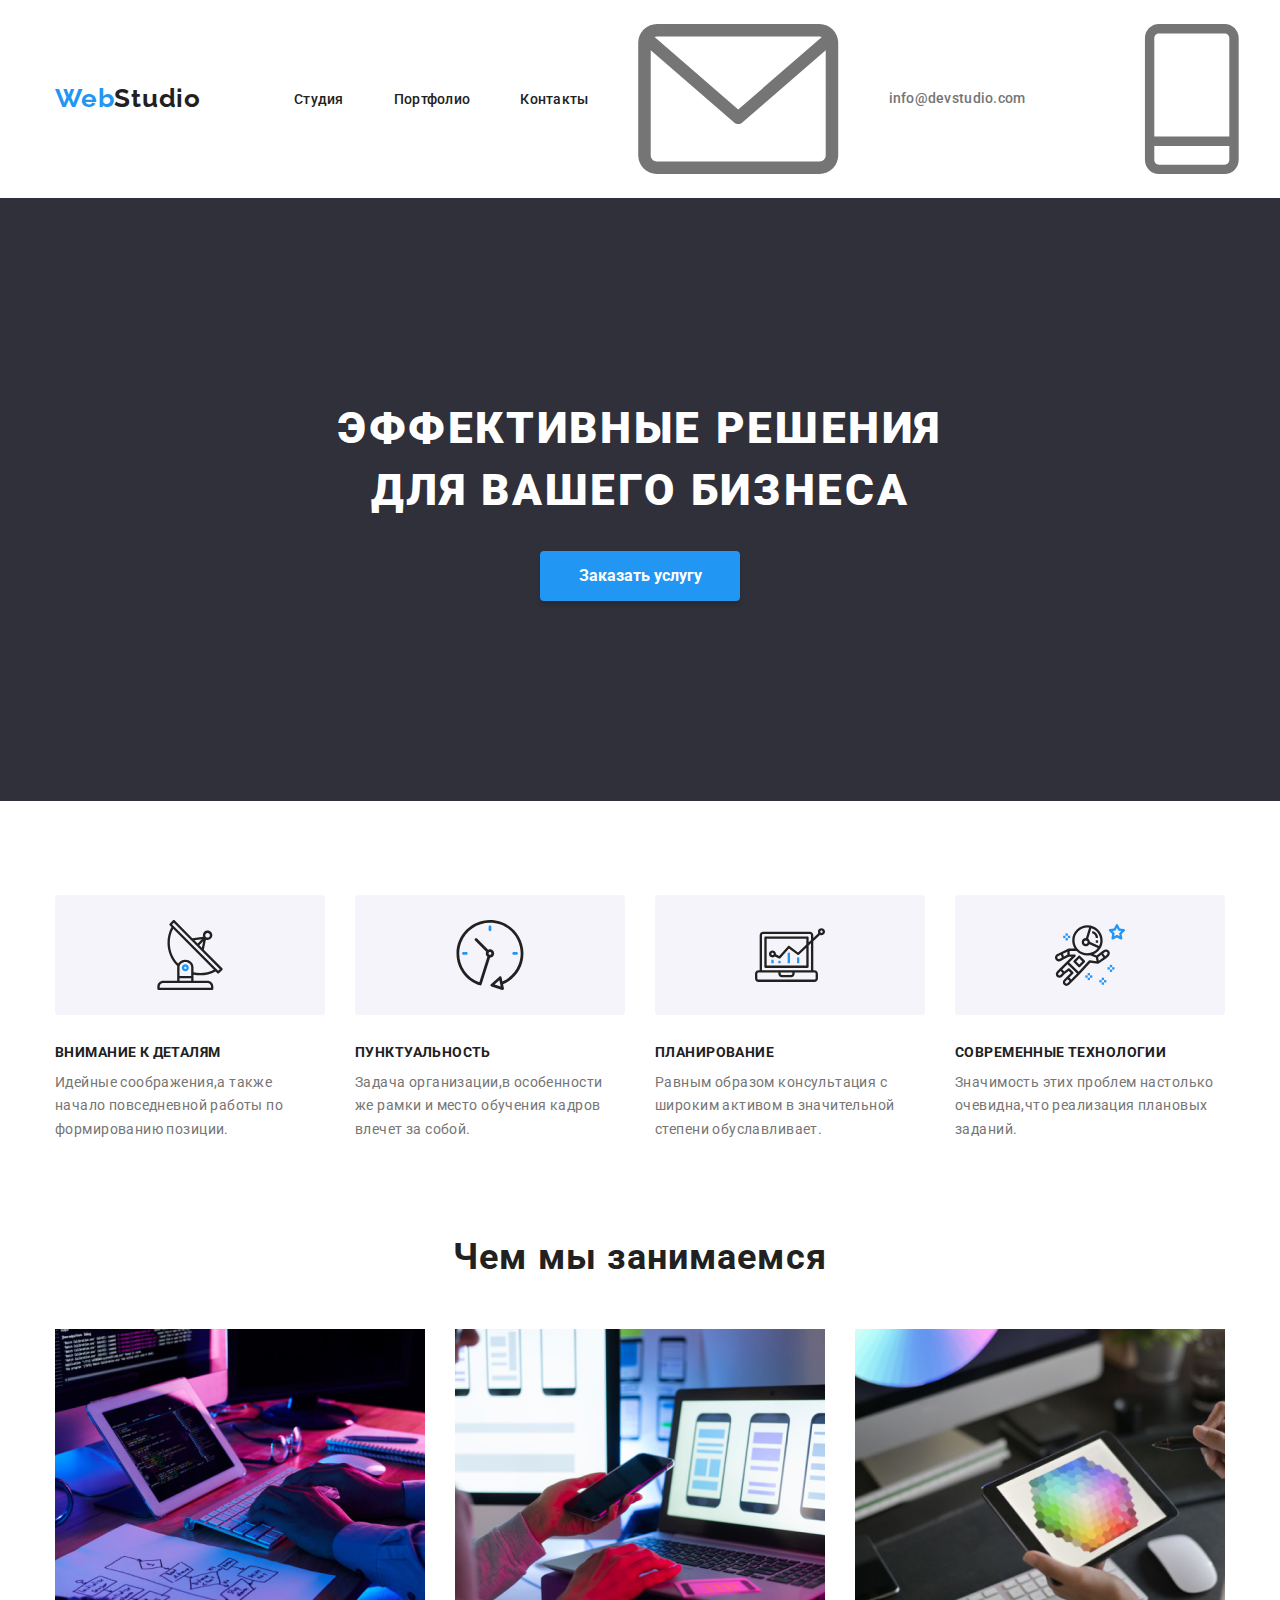
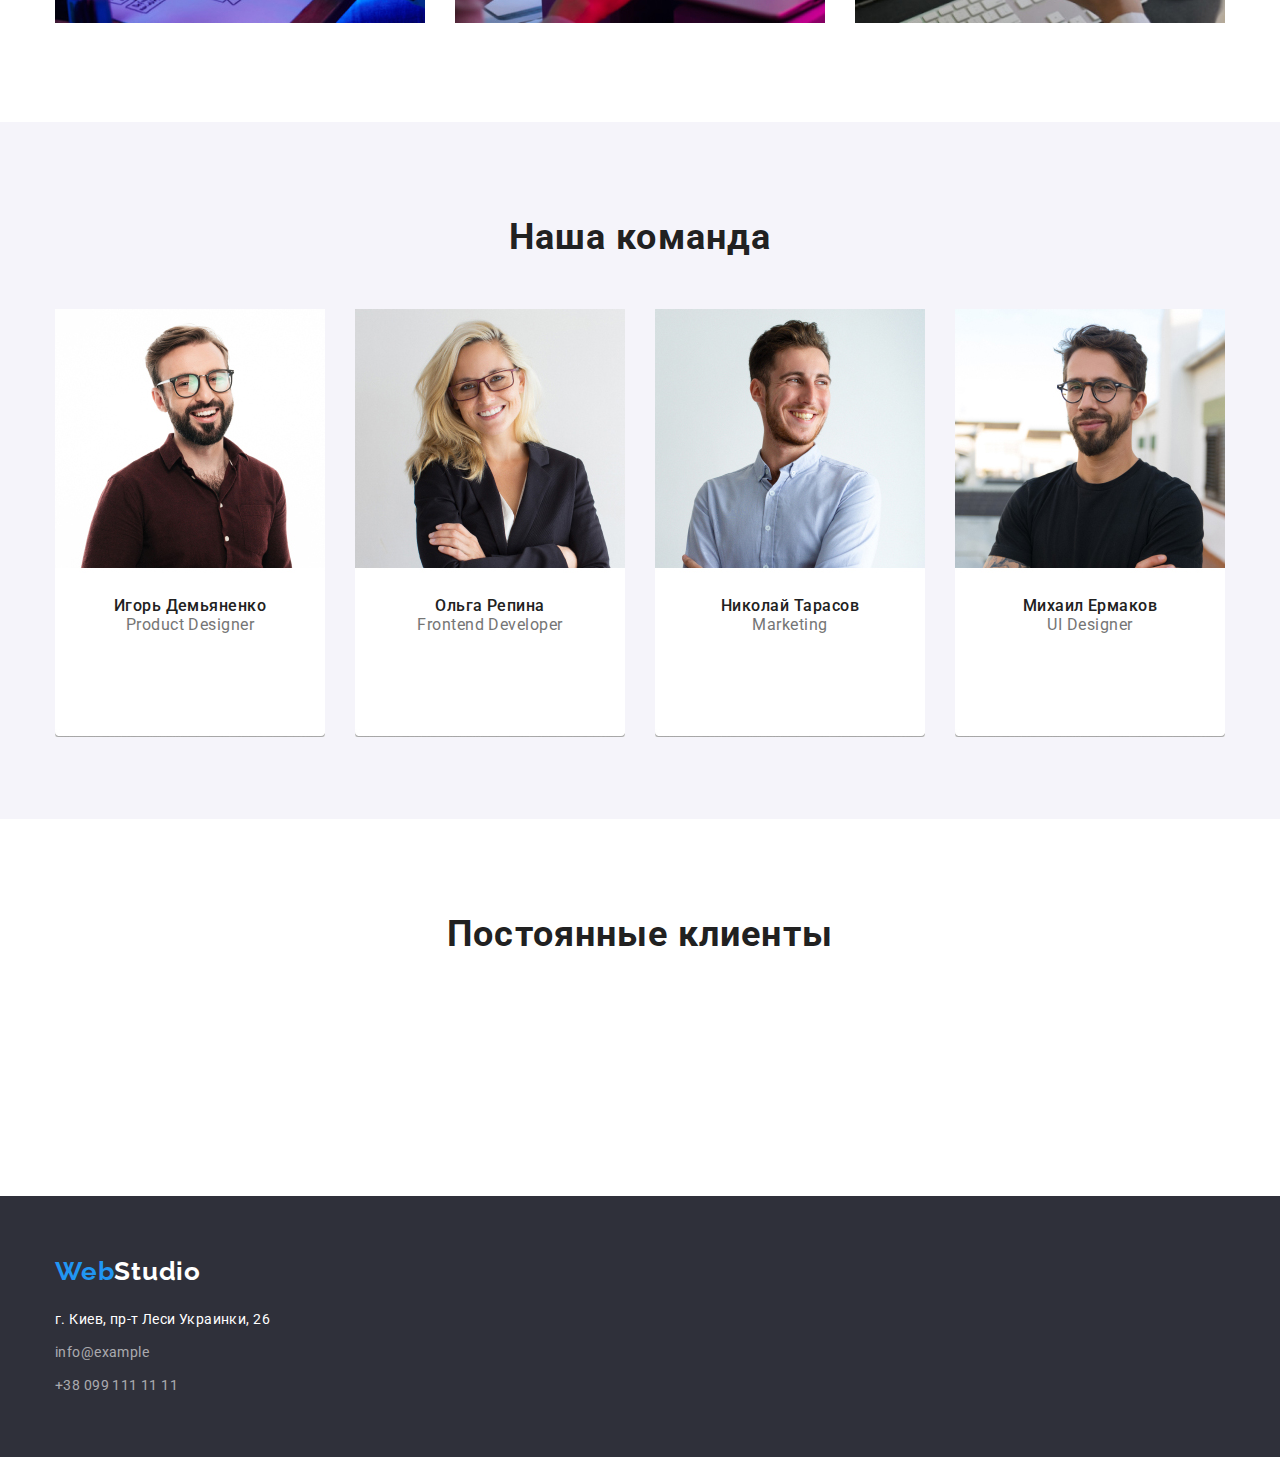
==== index.html @ 4fc33be8 "initial commit" ====
<!DOCTYPE html>
<html lang="ru">

<head>
    <title>goit-markup-hw-04</title>
    <link href="./css/style.css" rel="stylesheet">
    <link href="./css/modern-normalize.css" rel="stylesheet">
    <link rel="preconnect" href="https://fonts.googleapis.com">
    <link rel="preconnect" href="https://fonts.gstatic.com" crossorigin>
    <link rel="preconnect" href="https://fonts.googleapis.com">
    <link rel="preconnect" href="https://fonts.gstatic.com" crossorigin>
    <link href="https://fonts.googleapis.com/css2?family=Raleway:ital,wght@0,100;0,200;0,300;0,400;0,500;0,600;0,700;0,800;0,900;1,100;1,200;1,300;1,400;1,500;1,600;1,700;1,800;1,900&family=Roboto:ital,wght@0,100;0,300;0,400;0,500;0,700;0,900;1,100;1,300;1,400;1,500;1,700;1,900&display=swap" rel="stylesheet">
</head>

<body>
    <header>
        <div class="container">
            <a class="logo-link" href="./index.html" lang="en">Web<span class="accentlogo">Studio</span></a>
            <nav>
                <ul>
                    <li><a href="#" class="link-inline">Студия</a> </li>
                    <li><a href="./portfolio.html" class="link-inline a1">Портфолио</a></li>
                    <li><a href="#" class="link-inline a2">Контакты</a></li>
                </ul>
            </nav>

            <div class="contact">
                <a href="#" class="link-inline2">
                    <svg>
                        <use  class="contact-icon-1" href="./images/icons.svg#icon-envelope"></use>
                    </svg>info@devstudio.com</a>
                <a href="#" class="link-inline2 a3">
                    <svg>
                        <use class="contact-icon-2" href="./images/icons.svg#icon-Vector"></use>
                    </svg>+38 096 111 11 11</a>
            </div>
        </div>
    </header>

    <main>
        <section class="main-section-1">
            <div class="container">
                <h1 class="main-logo">ЭФФЕКТИВНЫЕ РЕШЕНИЯ <br> ДЛЯ ВАШЕГО БИЗНЕСА</h1>
                <div class="button-pos">
                    <button type="button" class="button1">Заказать услугу</button>
                </div>
            </div>
        </section>

        <section class="main-section-2">
            <div class="container">
                <div class="container-2">
                    <div class="container-sect-1">
                        <svg class="container2-svg">
                            <use href="./images/icons.svg#icon-Tarelka"></use>
                        </svg>
                    </div>

                    <div class="container-sect-2">
                        <svg class="container2-svg">
                            <use href="./images/icons.svg#icon-Chasi"></use>
                        </svg>
                    </div>

                    <div class="container-sect-3">
                        <svg class="container2-svg">
                            <use href="./images/icons.svg#icon-comp"></use>
                        </svg>
                    </div>

                    <div class="container-sect-4">
                        <svg class="container2-svg">
                            <use href="./images/icons.svg#icon-astronaut-1"></use>
                        </svg>
                    </div>
                </div>

                <ul>
                    <li class="li1">
                        <h3 class="main-zag">Внимание к деталям</h3>
                        <p class="main-par">Идейные соображения,а также <br> начало повседневной работы по <br> формированию позиции.</p>
                    </li>

                    <li class="li2">
                        <h3 class="main-zag">Пунктуальность</h3>
                        <p class="main-par">Задача организации,в особенности <br> же рамки и место обучения кадров <br> влечет за собой.</p>
                    </li>

                    <li class="li3">
                        <h3 class="main-zag">Планирование</h3>
                        <p class="main-par">Равным образом консультация с <br> широким активом в значительной <br> степени обуславливает.</p>
                    </li>

                    <li class="li4">
                        <h3 class="main-zag">Современные технологии</h3>
                        <p class="main-par">Значимость этих проблем настолько <br> очевидна,что реализация плановых <br> заданий.
                        </p>
                    </li>
                </ul>
            </div>
        </section>

        <section class="main-section-3">
            <div class="container">
                <h2 class="main-zag-2">Чем мы занимаемся</h2>
                <ul>
                    <li class="li5"><img src="./images/zan1.jpeg" alt="занятие1" width="370" height="294" /></li>
                    <li class="li6"><img src="./images/zan2.jpeg" alt="занятие2" width="370" height="294" /></li>
                    <li class="li7"><img src="./images/zan3.jpeg" alt="занятие3" width="370" height="294" /></li>
                </ul>
            </div>
        </section>

        <section class="main-section-4">
            <div class="container">
                <h2 class="main-zag-2">Наша команда</h2>
                <ul>
                    <li class="li8">
                        <img src="./images/igor.jpg" alt="игорь фото" width="270" height="428" />
                        <div class="name-prof">
                            <h3 class="name">Игорь Демьяненко</h3>
                            <p class="prof">Product Designer</p>
                        </div>

                        <div></div>
                    </li>

                    <li class="li9">
                        <img src="./images/ola.jpg" alt="ольга фото" width="270" height="428" />
                        <div class="name-prof">
                            <h3 class="name">Ольга Репина</h3>
                            <p class="prof">Frontend Developer</p>
                        </div>

                        <div></div>
                    </li>

                    <li class="li10">
                        <img src="./images/nic.jpg" alt="николай фото" width="270" height="428" />
                        <div class="name-prof">
                            <h3 class="name">Николай Тарасов</h3>
                            <p class="prof">Marketing</p>
                        </div>

                        <div></div>
                    </li>

                    <li class="li11">
                        <img src="./images/mih.jpg" alt="михаил фото" width="270" height="428" />
                        <div class="name-prof">
                            <h3 class="name">Михаил Ермаков</h3>
                            <p class="prof">UI Designer</p>
                        </div>

                        <div></div>
                    </li>
                </ul>
            </div>
        </section>

        <section class="main-section-10">
          <div class="container">
            <h2 class="main-zag-2">Постоянные клиенты</h2>

            <div class="container-clients">
              <svg class="svg1" width="170" height="92" viewBox="0 0 170 92">
                <use xlink:href="#img-client-1"></use>
              </svg>

              <svg class="svg2" width="170" height="92" viewBox="0 0 170 92">
                <use xlink:href="#img-client-2"></use>
              </svg>

              <svg class="svg3" width="170" height="92" viewBox="0 0 170 92">
                <use xlink:href="#img-client-3"></use>
              </svg>

              <svg class="svg4" width="170" height="92" viewBox="0 0 170 92">
                <use xlink:href="#img-client-4"></use>
              </svg>

              <svg class="svg5" width="170" height="92" viewBox="0 0 170 92">
                <use xlink:href="#img-client-5"></use>
              </svg>

              <svg width="170" height="92" viewBox="0 0 170 92">
                <use xlink:href="#img-client-6"></use>
              </svg>
            </div>
          </div>
        </section>

    </main>
    <footer>
        <div class="container">
            <a class="logo-link" href="./index.html" lang="en">Web<span class="accentlogo2">Studio</span></a>
            <adress>
                <ul>
                    <li>
                        <a class="link-inline3" href="https://www.google.com.ua/maps/place/бул.+Леси+Украинки,+26,+Киев,+02000/@50.4265807,30.5361971,17z/data=!3m1!4b1!4m5!3m4!1s0x40d4cf0e033ecbe9:0x57a4dffefec77da0!8m2!3d50.4265807!4d30.5383858">г. Киев, пр-т Леси Украинки, 26 </a>
                    </li>

                    <li class="li12">
                        <a href="#" class="link-inline4">info@example</a>
                    </li>

                    <li class="li13">
                        <a href="#" class="link-inline4">+38 099 111 11 11</a>
                    </li>
                </ul>
            </adress>
        </div>
    </footer>

</body>

</html>
---- css/style.css ----
html, body {
    margin: 0;
    padding: 0;
  }

body {
    color: #212121;
    background-color: #FFFFFF;
    font-family: Roboto;
}

a {
    text-decoration: none;
   }

ul { list-style: none; padding-left: 0; margin: 0; }

h1, h2, h3, h4, h5, h6, p { margin: 0; }


header {
    display: flex;
    background-color: #FFFFFF;
    padding-top: 24px;
    padding-bottom: 24px;
    font-family: Roboto;
}

main {
    font-family: Roboto;
}

.line {
    margin: 0;
    border: 1px solid #ECECEC;
}

header .container {
    display: flex;
    align-items: center;
}

nav {
    display: flex;
}

header ul {
    display: flex;
    margin: 0;
    padding: 0;
}

.a1 , .a2 , .a3{
    margin-left: 50px;
}

.contact {
    display: flex;
    align-items: center;
    margin-left: auto;
}

.contact-icon-1 {
    width: 16px;
    height: 12px;
}

.contact-icon-2 {
    width: 10px;
    height: 16px;
}

.contact a {
    display: flex;
    align-items: center;
}

header .logo-link {
    margin-right: 93px;
}

.container {
    width: 1200px;
    padding-left: 15px;
    padding-right: 15px;
    margin: 0 auto;
}

.container-2 {
    display: flex;
    margin-bottom: 30px;
}

.container-2 div {
    flex-direction: column;
    columns: 4;
}

.container-sect-1 {
    width: 270px;
    height: 120px;
    background: #F5F4FA;
    border-radius: 4px;

    display: inline-flex;
    justify-content: center;
    align-items: center;
}

.container-sect-2 {
    width: 270px;
    height: 120px;
    background: #F5F4FA;
    border-radius: 4px;
    margin-left: 30px;

    display: inline-flex;
    justify-content: center;
    align-items: center;
}

.container-sect-3 {
    width: 270px;
    height: 120px;
    background: #F5F4FA;
    border-radius: 4px;
    margin-left: 30px;

    display: inline-flex;
    justify-content: center;
    align-items: center;
}

.container-sect-4 {
    width: 270px;
    height: 120px;
    background: #F5F4FA;
    border-radius: 4px;
    margin-left: 30px;

    display: inline-flex;
    justify-content: center;
    align-items: center;
}

.container2-svg {
    width: 70px;
    height: 70px;
}

.main-section-1 {
    display: flex;
    background-color: #2F303A;
    padding-top: 200px;
    padding-bottom: 200px;

    background-image: linear-gradient(rgba(47, 48, 58, 0.4), rgba(47, 48, 58, 0.4)), url(https://i.ibb.co/mz9Yhfp/bg-1-sect.jpg);
    background-repeat: no-repeat;
    background-position: center;
    background-size: cover;
    max-width: 1600px;
    margin: 0 auto;
}   

.main-section-1 h1 {
    text-align: center;
    margin-top: 0;
}

.button-pos {
    display: flex;
    justify-content: center;
    margin-top: 30px;
}

.main-section-2 {
    display: flex;
    background-color: #FFFFFF;
    padding-top: 94px;
    padding-bottom: 94px;
}

.main-section-2 ul {
    display: flex;
    margin: 0;
}

.main-section-2 li {
    width: 270px;
}

.main-section-2 h3{
    margin-bottom: 10px;
}

.li2 , .li3 , .li4 {
    margin-left: 30px;
}

.main-section-3 {
    display: flex;
    background-color: #FFFFFF;
    padding-bottom: 94px;
}

.main-section-3 h2 {
    text-align: center;
}

.main-section-3 ul {
    margin-top: 50px;
    display: flex;
}


.li6 , .li7 {
    margin-left: 30px;
}

.main-section-4 {
    display: flex;
    background-color: #F5F4FA;
    padding-top: 94px;
    padding-bottom: 94px;
}

.main-section-4 h2 {
    margin: 0;
    text-align: center;
}

.main-section-4 ul {
    display: flex;
    margin: 0;
    margin-top: 50px;
}

.li9 , .li10 , .li11{
    margin-left: 30px;
}

.name-prof {
    display: flex;
    flex-direction: column;
    columns: 2;
    text-align: center;
    align-items: center;

    margin-top: -145px;
    margin-bottom: 90px;
}

.main-section-5 {
    display: flex;
    background-color: #FFFFFF;
    margin-bottom: 50px;
}

.main-section-5 ul {
    display: flex;
    margin-top: 0;
    margin-bottom: 0;
    justify-content: center;
}

.li14 , .li15 , .li16 , .li17 {
    margin-left: 8px;
}

.main-section-6 {
    background-color: #FFFFFF;
    display: flex;
    margin-bottom: 30px;
}

.main-section-6 ul {
    display: flex;
}

.li19 , .li20 , .li22 , .li23 , .li25 , .li26{
    margin-left: 30px
}

.main-section-7 {
    background-color: #FFFFFF;
    display: flex;
    margin-bottom: 30px;
}

.main-section-7 ul {
    display: flex;
}

.main-section-8 {
    background-color: #FFFFFF;
    display: flex;
}

.main-section-8 ul {
    display: flex;
}

.main-section-6 li {
    margin-bottom: 25px;
}

.main-section-7 li {
    margin-bottom: 25px;
}

.main-section-8 li {
    margin-bottom: 25px;
}

.main-section-9 {
    padding-top: 94px;
    padding-bottom: 94px;
}

.main-section-9 h3{
    margin: 0;
    width: 353px;
    margin-top: -95px;
    padding-left: 24px;
    padding-right: 0px;
}

.main-section-9 p {
    margin: 0;
    width: 322px;
    padding-left: 24px;
}

.main-section-10 {
    padding-top: 94px;
    padding-bottom: 94px;
}

.main-section-10 h2 {
    text-align: center;
    margin-bottom: 50px;
}

svg, rect, mask, circle{
    margin: 0;
    padding: 0;
}

.svg1 , .svg2 , .svg3 , .svg4 , .svg5 {

} 

footer {
    display: flex;
    background-color: #2F303A;
    margin: 0;
    padding-top: 60px;
    padding-bottom: 60px;
    font-family: Roboto;
}

footer ul {
    margin-top: 20px;
}

.li12 , .li13 {
    margin-top: 9px;
}

.logo-link {
    font-family: Raleway;
font-style: normal;
font-weight: bold;
font-size: 26px;
line-height: 1.2;
letter-spacing: 0.03em;
color: #2196F3;
}

.accentlogo {
    font-family: Raleway;
font-style: normal;
font-weight: bold;
font-size: 26px;
line-height: 1.2;
letter-spacing: 0.03em;

color: #212121;
}

.accentlogo2 {
    font-family: Raleway;
font-style: normal;
font-weight: bold;
font-size: 26px;
line-height: 1.2;
letter-spacing: 0.03em;
color: #FFFFFF;
}

.link-inline {
font-style: normal;
font-weight: 500;
font-size: 14px;
line-height: 1.1;
letter-spacing: 0.02em;
color: #212121;
}

.link-inline2 {
font-style: normal;
font-weight: 500;
font-size: 14px;
line-height: 1.1;
letter-spacing: 0.02em;
color: #757575;
}

.link-inline3 {
font-family: Roboto;
font-style: normal;
font-weight: 400;
font-size: 14px;
line-height: 24px;
letter-spacing: 0.03em;
color: #FFFFFF;
}

.link-inline4 {
font-family: Roboto;
font-style: normal;
font-weight: 400;
font-size: 14px;
line-height: 24px;
letter-spacing: 0.03em;
color: rgba(255, 255, 255, 0.6);
}

.link-inline:hover,
.link-inline:focus {
    color: #2196F3;
}

.link-inline2:hover,
.link-inline2:focus {
    color: #2196F3;
}

.link-inline3:hover,
.link-inline3:focus {
    color: #2196F3;
}

.main-logo {
font-style: normal;
font-weight: 900;
font-size: 44px;
line-height: 1.4;
letter-spacing: 0.06em;
text-transform: uppercase;
text-align: left;
color: #FFFFFF;
}

.button1 {
    font-family: Roboto;
color: #FFFFFF;
font-style: normal;
font-weight: bold;
font-size: 16px;
line-height: 1.9;
cursor: pointer;
background: #2196F3;
box-shadow: 0px 4px 4px rgba(0, 0, 0, 0.15);
border-radius: 4px;
width: 200px;
height: 50px;
border: 0;
}

.button2 {
    font-family: Roboto;
font-style: normal;
font-weight: 500;
font-size: 16px;
line-height: 1.6;
cursor: pointer;
background: #F5F4FA;
border-radius: 4px;
height: 38px;
border: 0;

padding-left: 22px;
padding-right: 22px;
}

.button2:hover,
.button2:focus {
    background: #2196F3;
}

.main-zag {
font-style: normal;
font-weight: bold;
font-size: 14px;
line-height: 1.1;
letter-spacing: 0.03em;
text-transform: uppercase;
color: #212121;
}

.main-par {
font-style: normal;
font-weight: normal;
font-size: 14px;
line-height: 1.7;
letter-spacing: 0.03em;
color: #757575;
}

.main-zag-2 {
font-style: normal;
font-weight: bold;
font-size: 36px;
line-height: 1.2;
text-align: left;
letter-spacing: 0.03em;
color: #212121;
}

.name {
font-style: normal;
font-weight: 500;
font-size: 16px;
line-height: 1.2;
text-align: left;
letter-spacing: 0.03em;
color: #212121;
}

.prof {
font-style: normal;
font-weight: normal;
font-size: 16px;
line-height: 1.2;
text-align: left;
letter-spacing: 0.03em;
color: #757575;
}

.name2 {
font-style: normal;
font-weight: bold;
font-size: 18px;
line-height: 2;
letter-spacing: 0.06em;
color: #212121; 
}

.prof2 {
font-style: normal;
font-weight: normal;
font-size: 16px;
line-height: 1.9;
letter-spacing: 0.03em;
color: #757575;
}
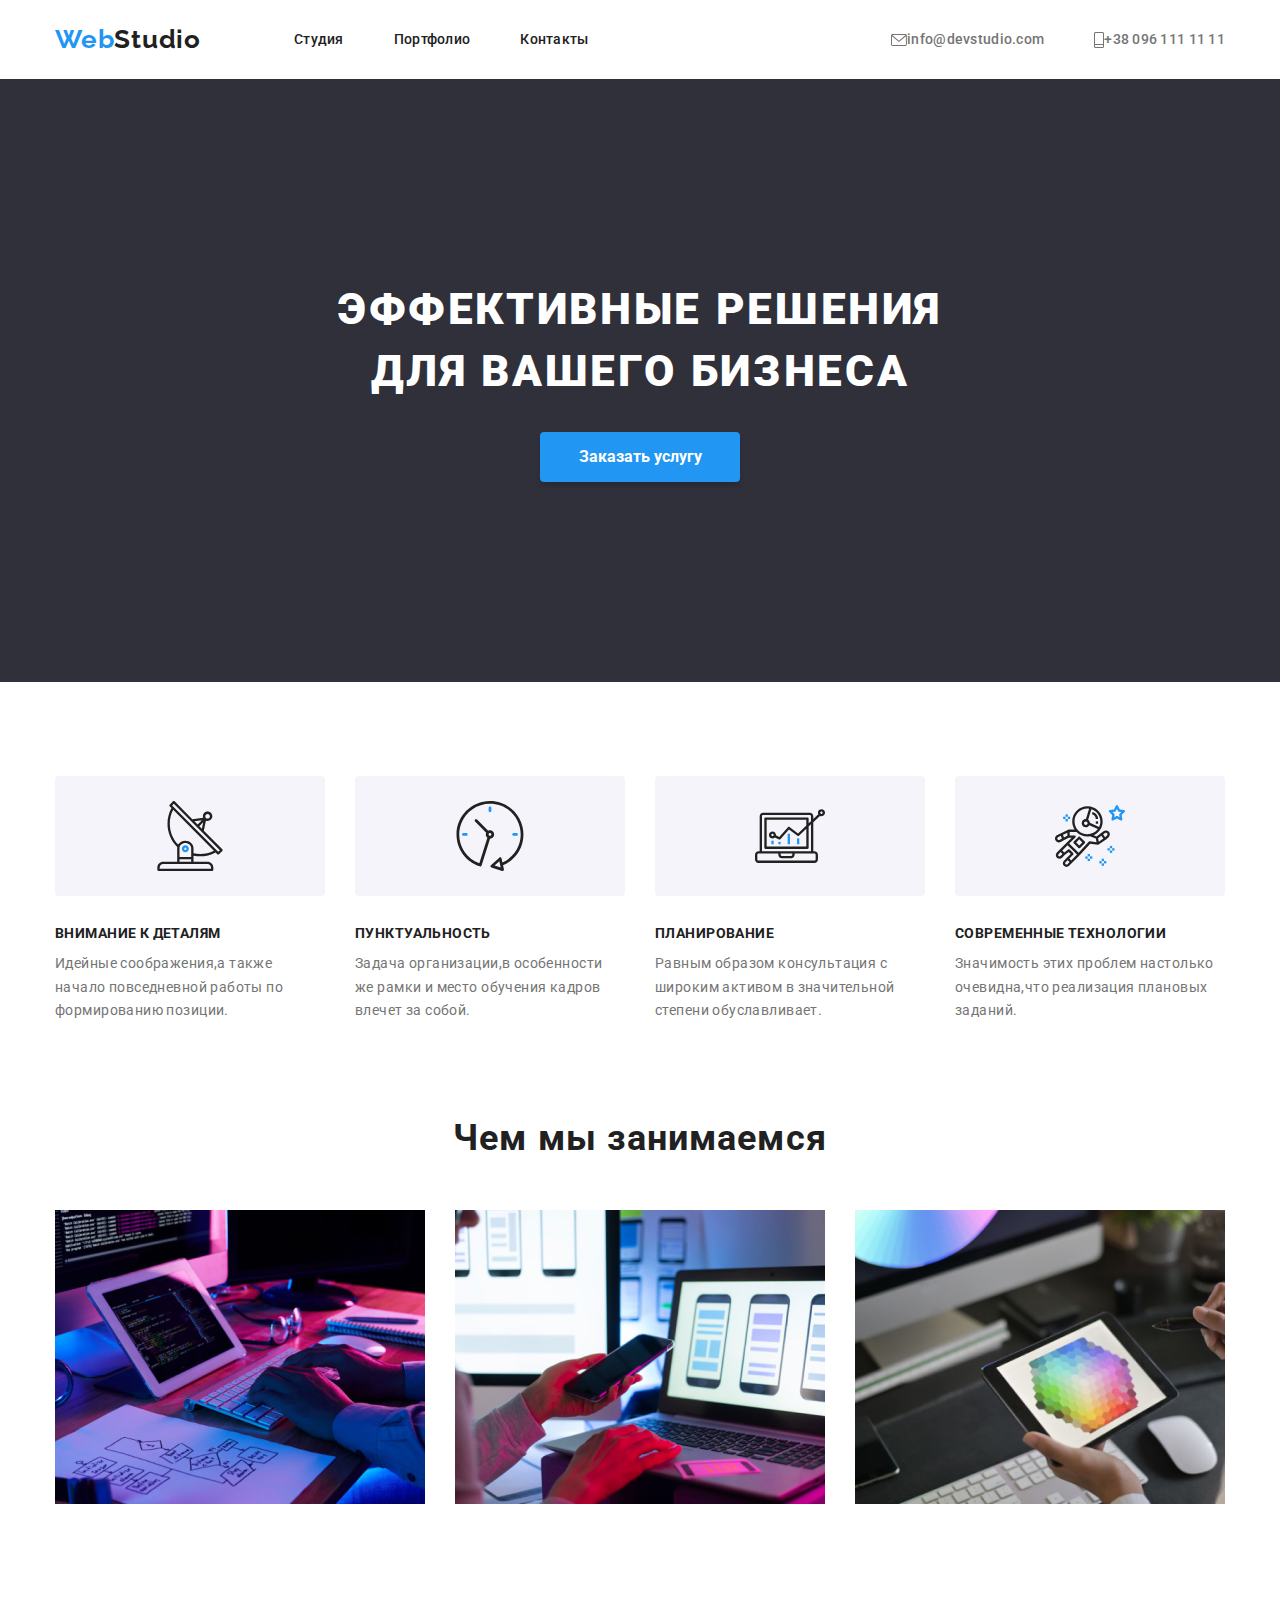
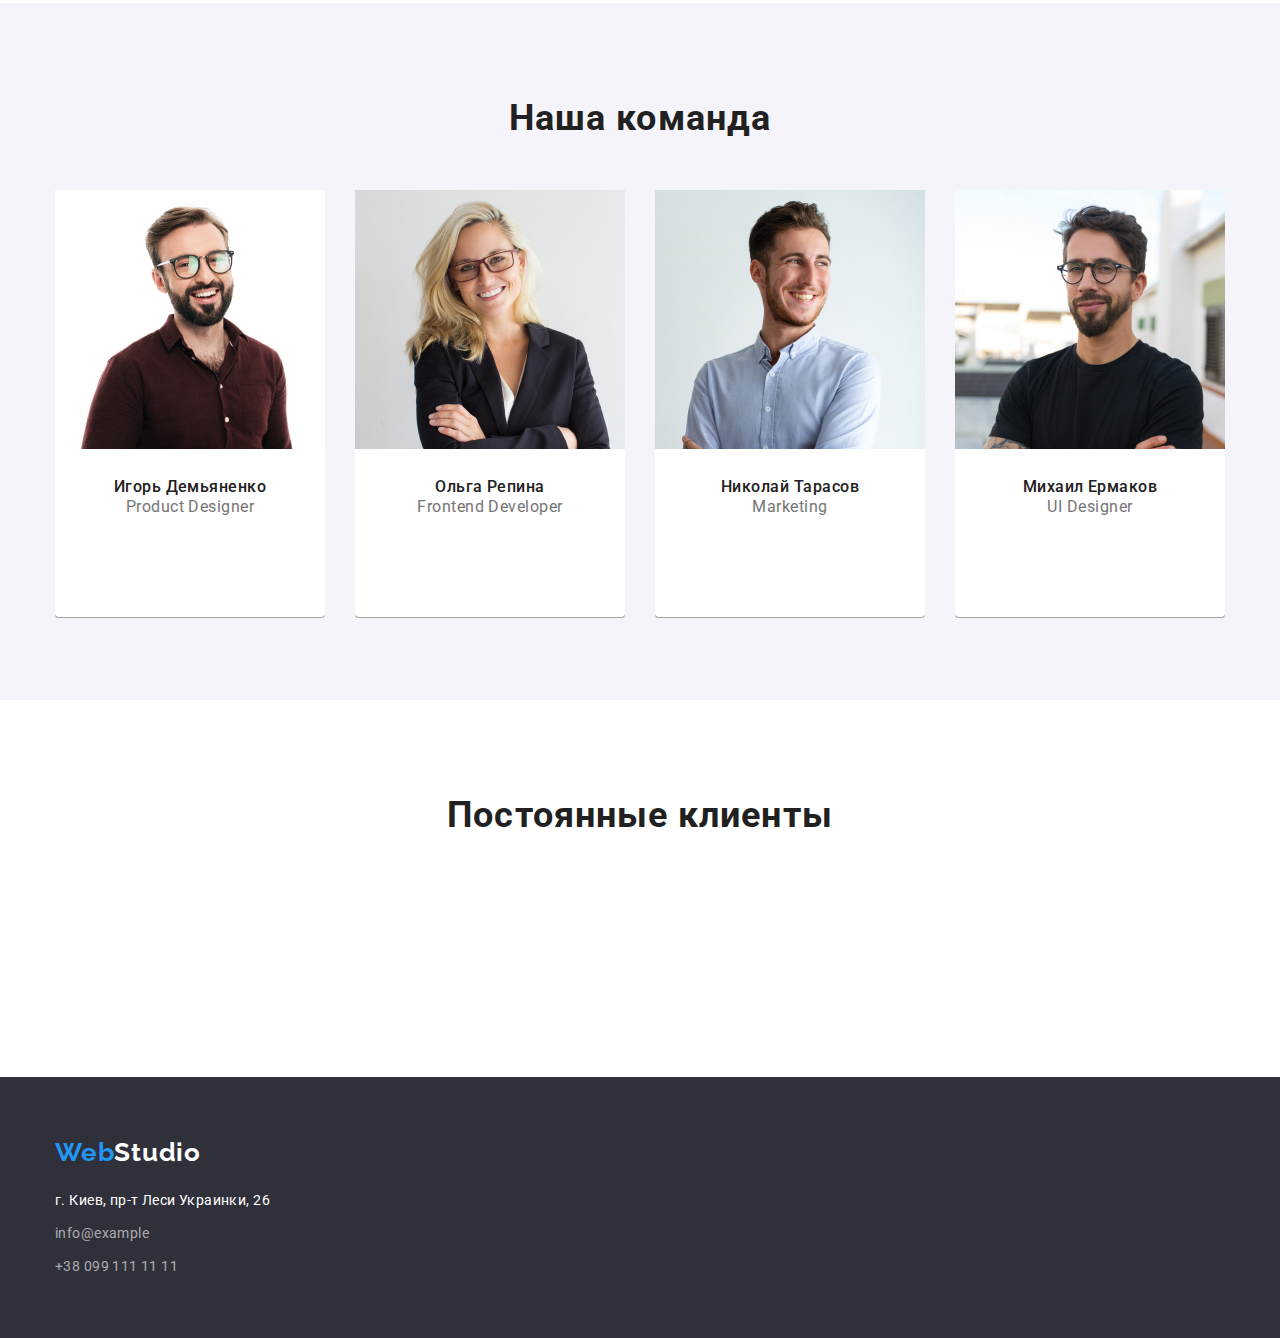
==== commit 94bc6d02: "initial commit" ====
--- a/index.html
+++ b/index.html
@@ -26,12 +26,12 @@
 
             <div class="contact">
                 <a href="#" class="link-inline2">
-                    <svg>
-                        <use  class="contact-icon-1" href="./images/icons.svg#icon-envelope"></use>
+                    <svg class="contact-icon-1">
+                        <use href="./images/icons.svg#icon-envelope"></use>
                     </svg>info@devstudio.com</a>
                 <a href="#" class="link-inline2 a3">
-                    <svg>
-                        <use class="contact-icon-2" href="./images/icons.svg#icon-Vector"></use>
+                    <svg class="contact-icon-2">
+                        <use href="./images/icons.svg#icon-Vector"></use>
                     </svg>+38 096 111 11 11</a>
             </div>
         </div>
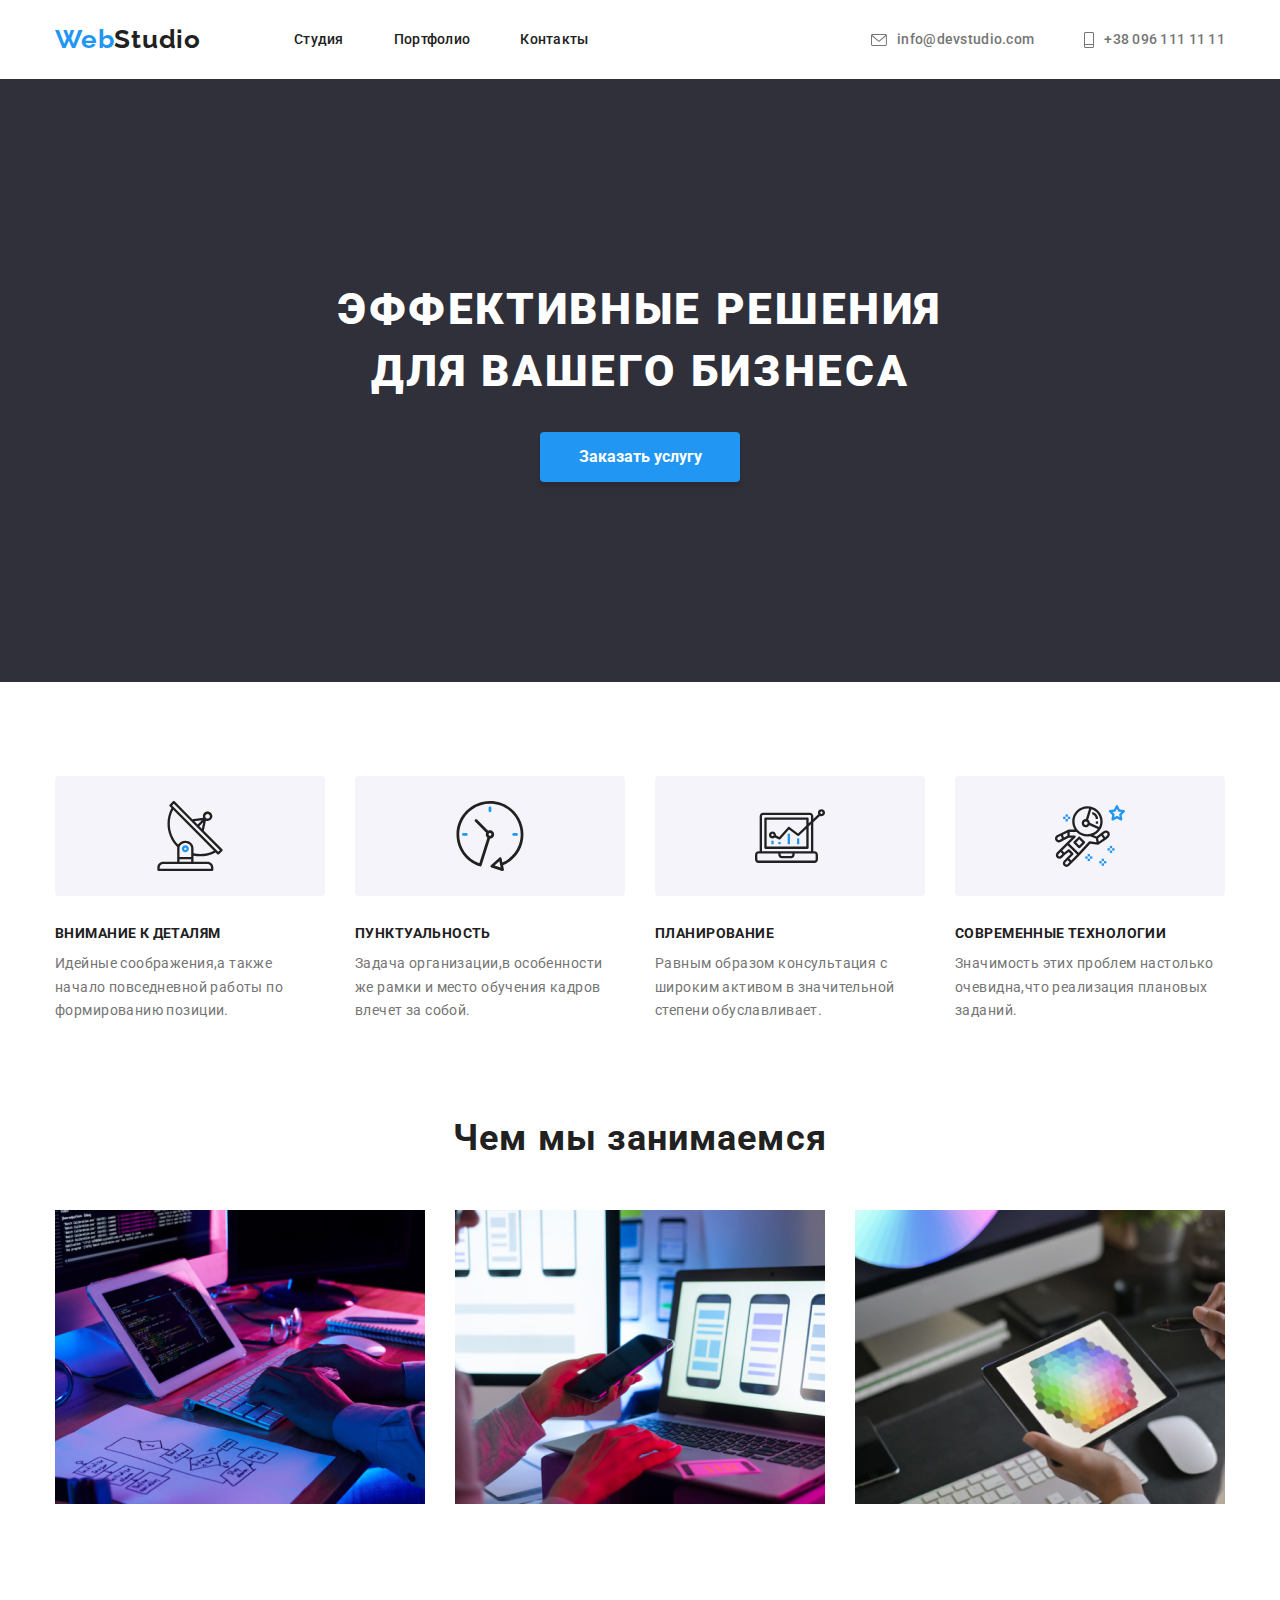
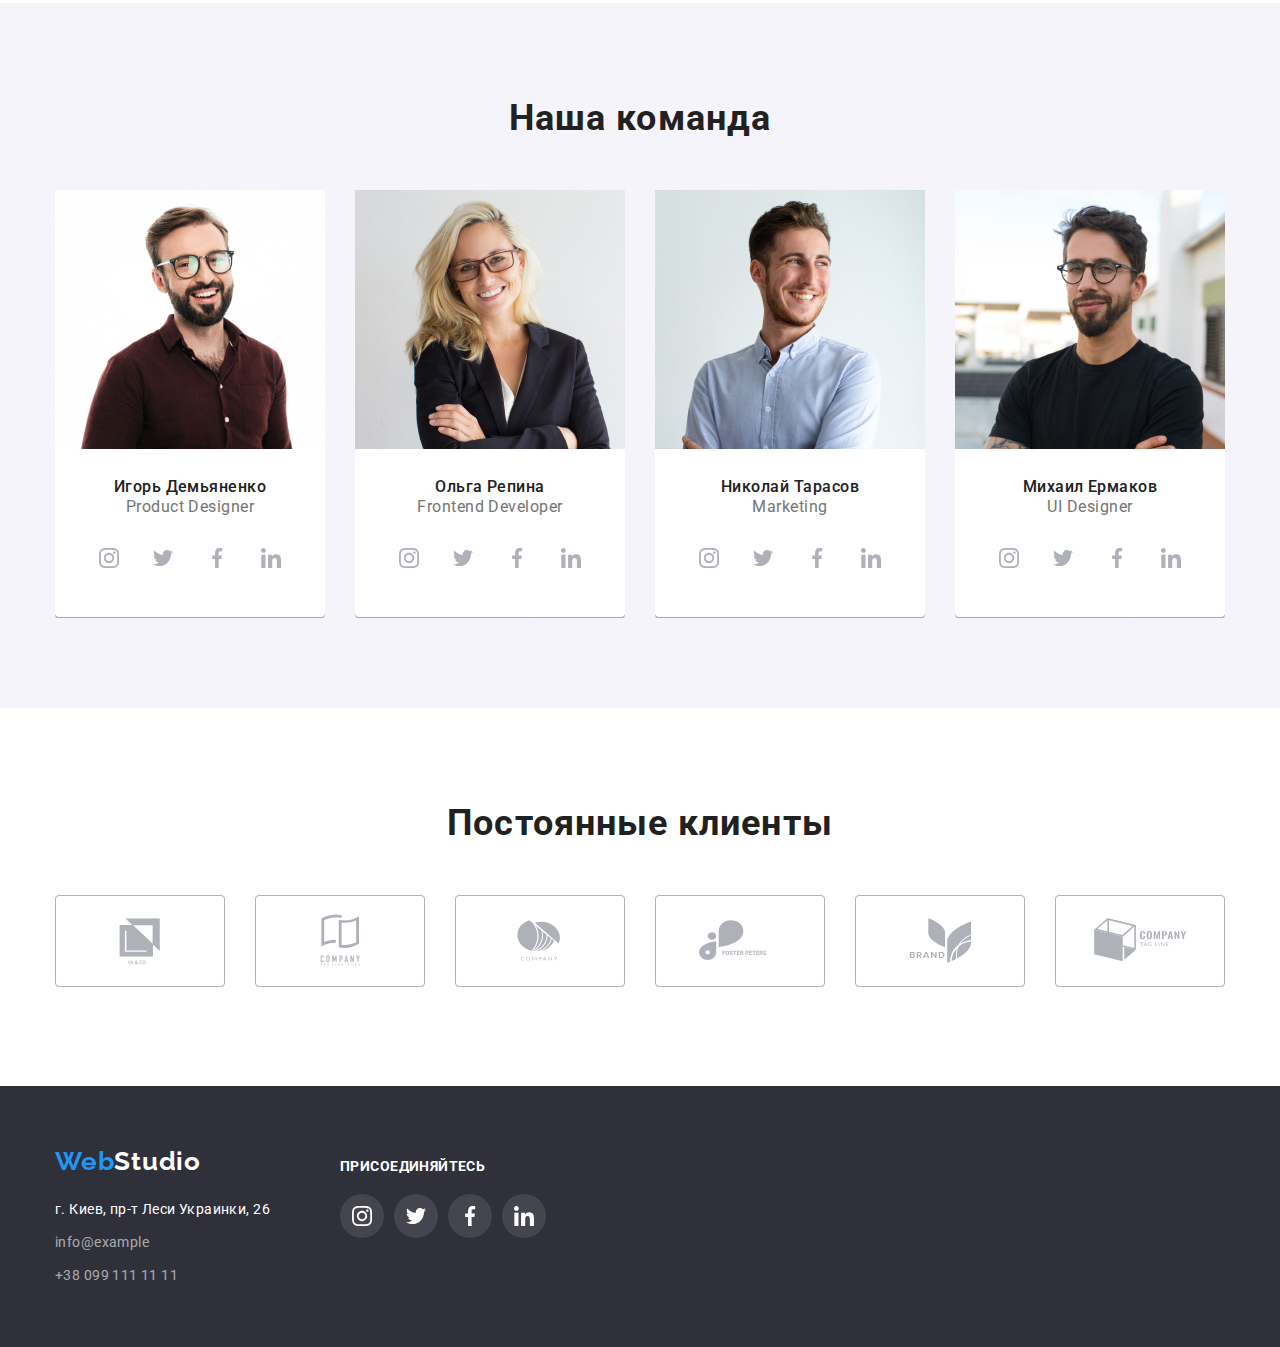
==== commit 419acdc0: "initial commit" ====
--- a/index.html
+++ b/index.html
@@ -122,8 +122,31 @@
                             <p class="prof">Product Designer</p>
                         </div>
 
-                        <div></div>
-                    </li>
+                        <ul class="commad-icon-ul">
+                            <li>
+                                <svg class="command-icon svg9">
+                                    <use href="./images/icons.svg#icon-Insta"></use>
+                                </svg>
+                            </li>
+
+                            <li>
+                                <svg class="command-icon svg10">
+                                    <use href="./images/icons.svg#icon-Twit"></use>
+                                </svg>
+                            </li>
+
+                            <li>
+                                <svg class="command-icon svg11">
+                                    <use href="./images/icons.svg#icon-Face"></use>
+                                </svg>
+                            </li>
+
+                            <li>
+                                <svg class="command-icon svg12">
+                                    <use href="./images/icons.svg#icon-In"></use>
+                                </svg>
+                            </li>
+                        </ul>
 
                     <li class="li9">
                         <img src="./images/ola.jpg" alt="ольга фото" width="270" height="428" />
@@ -132,7 +155,31 @@
                             <p class="prof">Frontend Developer</p>
                         </div>
 
-                        <div></div>
+                        <ul class="commad-icon-ul">
+                            <li>
+                                <svg class="command-icon svg9">
+                                    <use href="./images/icons.svg#icon-Insta"></use>
+                                </svg>
+                            </li>
+
+                            <li>
+                                <svg class="command-icon svg10">
+                                    <use href="./images/icons.svg#icon-Twit"></use>
+                                </svg>
+                            </li>
+
+                            <li>
+                                <svg class="command-icon svg11">
+                                    <use href="./images/icons.svg#icon-Face"></use>
+                                </svg>
+                            </li>
+
+                            <li>
+                                <svg class="command-icon svg12">
+                                    <use href="./images/icons.svg#icon-In"></use>
+                                </svg>
+                            </li>
+                        </ul>
                     </li>
 
                     <li class="li10">
@@ -142,7 +189,31 @@
                             <p class="prof">Marketing</p>
                         </div>
 
-                        <div></div>
+                        <ul class="commad-icon-ul">
+                            <li>
+                                <svg class="command-icon svg9">
+                                    <use href="./images/icons.svg#icon-Insta"></use>
+                                </svg>
+                            </li>
+
+                            <li>
+                                <svg class="command-icon svg10">
+                                    <use href="./images/icons.svg#icon-Twit"></use>
+                                </svg>
+                            </li>
+
+                            <li>
+                                <svg class="command-icon svg11">
+                                    <use href="./images/icons.svg#icon-Face"></use>
+                                </svg>
+                            </li>
+
+                            <li>
+                                <svg class="command-icon svg12">
+                                    <use href="./images/icons.svg#icon-In"></use>
+                                </svg>
+                            </li>
+                        </ul>
                     </li>
 
                     <li class="li11">
@@ -152,7 +223,31 @@
                             <p class="prof">UI Designer</p>
                         </div>
 
-                        <div></div>
+                        <ul class="commad-icon-ul">
+                            <li>
+                                <svg class="command-icon svg9">
+                                    <use href="./images/icons.svg#icon-Insta"></use>
+                                </svg>
+                            </li>
+
+                            <li>
+                                <svg class="command-icon svg10">
+                                    <use href="./images/icons.svg#icon-Twit"></use>
+                                </svg>
+                            </li>
+
+                            <li>
+                                <svg class="command-icon svg11">
+                                    <use href="./images/icons.svg#icon-Face"></use>
+                                </svg>
+                            </li>
+
+                            <li>
+                                <svg class="command-icon svg12">
+                                    <use href="./images/icons.svg#icon-In"></use>
+                                </svg>
+                            </li>
+                        </ul>
                     </li>
                 </ul>
             </div>
@@ -162,38 +257,52 @@
           <div class="container">
             <h2 class="main-zag-2">Постоянные клиенты</h2>
 
-            <div class="container-clients">
-              <svg class="svg1" width="170" height="92" viewBox="0 0 170 92">
-                <use xlink:href="#img-client-1"></use>
-              </svg>
-
-              <svg class="svg2" width="170" height="92" viewBox="0 0 170 92">
-                <use xlink:href="#img-client-2"></use>
-              </svg>
-
-              <svg class="svg3" width="170" height="92" viewBox="0 0 170 92">
-                <use xlink:href="#img-client-3"></use>
-              </svg>
-
-              <svg class="svg4" width="170" height="92" viewBox="0 0 170 92">
-                <use xlink:href="#img-client-4"></use>
-              </svg>
-
-              <svg class="svg5" width="170" height="92" viewBox="0 0 170 92">
-                <use xlink:href="#img-client-5"></use>
-              </svg>
-
-              <svg width="170" height="92" viewBox="0 0 170 92">
-                <use xlink:href="#img-client-6"></use>
-              </svg>
-            </div>
-          </div>
+            <ul class="client-section">
+                <li>
+                    <svg class="clients">
+                        <use href="./images/icons.svg#icon-Client-1"></use>
+                    </svg>
+                </li>
+
+                <li>
+                    <svg class="clients svg1">
+                        <use href="./images/icons.svg#icon-Client-2"></use>
+                      </svg>
+                </li>
+
+                <li>
+                    <svg class="clients svg2">
+                        <use href="./images/icons.svg#icon-Client-3"></use>
+                      </svg>
+                </li>
+
+                <li>
+                    <svg class="clients svg3">
+                        <use href="./images/icons.svg#icon-Client-4"></use>
+                      </svg>
+                </li>
+
+                <li>
+                    <svg class="clients svg4">
+                        <use href="./images/icons.svg#icon-Client-5"></use>
+                      </svg>
+                </li>
+
+                <li>
+                    <svg class="clients svg5" width="170" height="92" viewBox="0 0 170 92">
+                        <use href="./images/icons.svg#icon-Client-6"></use>
+                      </svg>
+                </li>
+            </ul>
+
+            </div>
         </section>
 
     </main>
     <footer>
         <div class="container">
-            <a class="logo-link" href="./index.html" lang="en">Web<span class="accentlogo2">Studio</span></a>
+            <div class="footer-info">
+                <a class="logo-link" href="./index.html" lang="en">Web<span class="accentlogo2">Studio</span></a>
             <adress>
                 <ul>
                     <li>
@@ -209,6 +318,46 @@
                     </li>
                 </ul>
             </adress>
+            </div>
+
+            <div class="footer-social-links">
+                <h3>Присоединяйтесь</h3>
+
+                <ul>
+                    <li>
+                        <a href="https://www.instagram.com/">
+                            <svg class="footer-svg">
+                                <use href = "images/icons.svg#icon-Ellipse-3"></use>
+                            </svg>
+                        </a>
+                    </li>
+
+                    <li>
+                        <a href="https://twitter.com/?lang=ru">
+                            <svg class="footer-svg svg6">
+                                <use href = "images/icons.svg#icon-Ellipse-2"></use>
+                            </svg>
+                        </a>
+                    </li>
+
+                    <li>
+                        <a href="https://www.facebook.com/">
+                            <svg class="footer-svg svg7">
+                                <use href = "images/icons.svg#icon-Ellipse-1"></use>
+                            </svg>
+                        </a>
+                    </li>
+
+                    <li>
+                        <a href="https://www.linkedin.com/">
+                            <svg class="footer-svg svg8">
+                                <use href = "images/icons.svg#icon-Ellipse"></use>
+                            </svg>
+                        </a>
+                    </li>
+                </ul>
+            </div>
+
         </div>
     </footer>
 
--- a/css/style.css
+++ b/css/style.css
@@ -58,6 +58,10 @@
     display: flex;
     align-items: center;
     margin-left: auto;
+}
+
+.contact svg {
+    margin-right: 10px;
 }
 
 .contact-icon-1 {
@@ -221,7 +225,7 @@
     display: flex;
     background-color: #F5F4FA;
     padding-top: 94px;
-    padding-bottom: 94px;
+    padding-bottom: 124px;
 }
 
 .main-section-4 h2 {
@@ -247,7 +251,25 @@
     align-items: center;
 
     margin-top: -145px;
-    margin-bottom: 90px;
+    margin-bottom: 16px;
+}
+
+.command-icon {
+    width: 44px;
+    height: 44px;
+    margin-top: -145px;
+
+    cursor: pointer;
+}
+
+.svg9 {
+    margin-left: 32px;
+}
+
+
+
+.svg10 , .svg11 , .svg12 {
+    margin-left: 10px;
 }
 
 .main-section-5 {
@@ -341,14 +363,24 @@
     margin-bottom: 50px;
 }
 
-svg, rect, mask, circle{
-    margin: 0;
-    padding: 0;
-}
+.client-section {
+    display: flex;
+}
+
+
+.clients {
+    width: 170px;
+    height: 92px;
+    border: 1px solid #AFB1B8;
+    border-radius: 4px;
+
+    cursor: pointer;
+}
+
 
 .svg1 , .svg2 , .svg3 , .svg4 , .svg5 {
-
-} 
+    margin-left: 30px;
+}
 
 footer {
     display: flex;
@@ -359,12 +391,51 @@
     font-family: Roboto;
 }
 
+.footer-info {
+    float: left;
+    display: block;
+}
+
 footer ul {
     margin-top: 20px;
 }
 
 .li12 , .li13 {
     margin-top: 9px;
+}
+
+footer h3 {
+    font-family: Roboto;
+    font-style: normal;
+    font-weight: 700;
+    font-size: 14px;
+    line-height: 16px;
+    letter-spacing: 0.03em;
+    text-transform: uppercase;
+    color: #FFFFFF;
+    margin-bottom: 20px;
+}
+
+.footer-svg {
+    width: 44px;
+    height: 44px;
+
+    cursor: pointer;
+}
+
+.svg6 , .svg7 , .svg8 {
+    margin-left: 10px;
+}
+
+.footer-social-links {
+    display: block;
+    float: left;
+    margin-left: 70px;
+    padding-top: 12px;
+}
+
+.footer-social-links ul{
+    display: flex;
 }
 
 .logo-link {
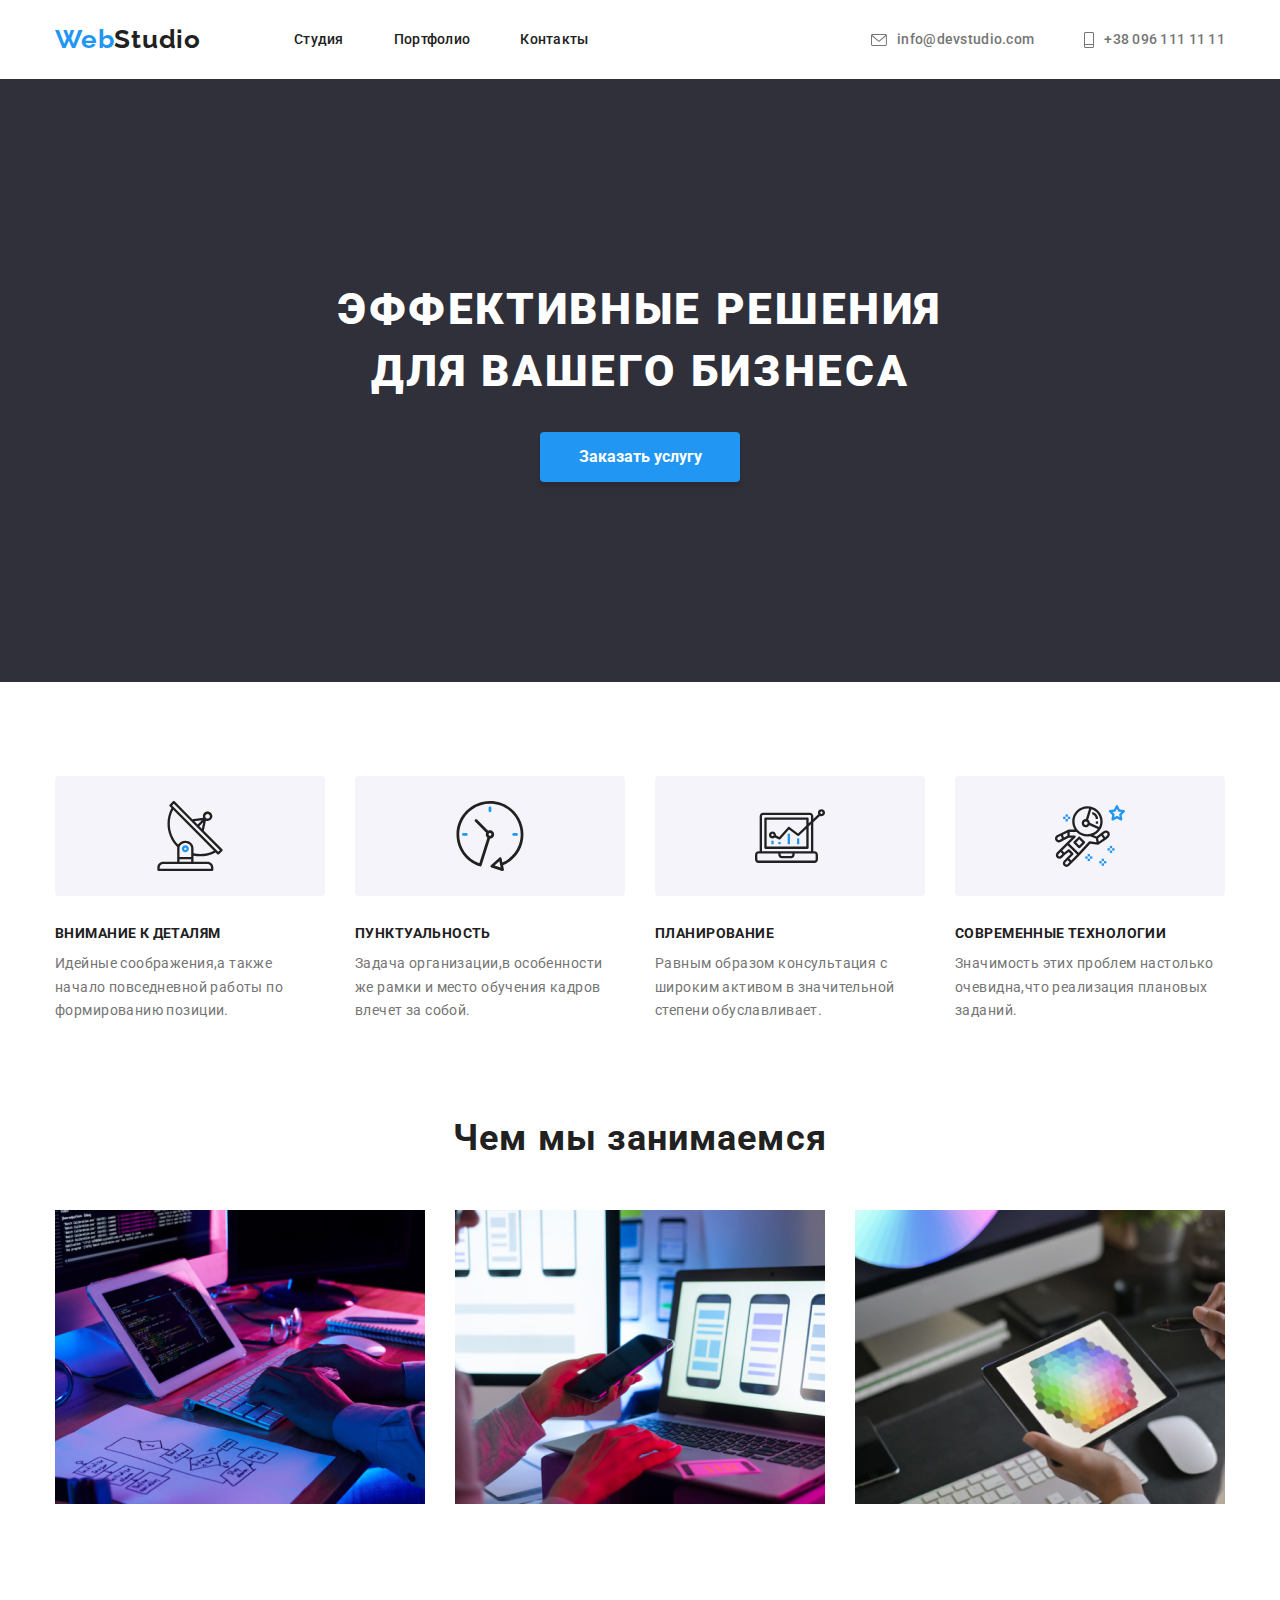
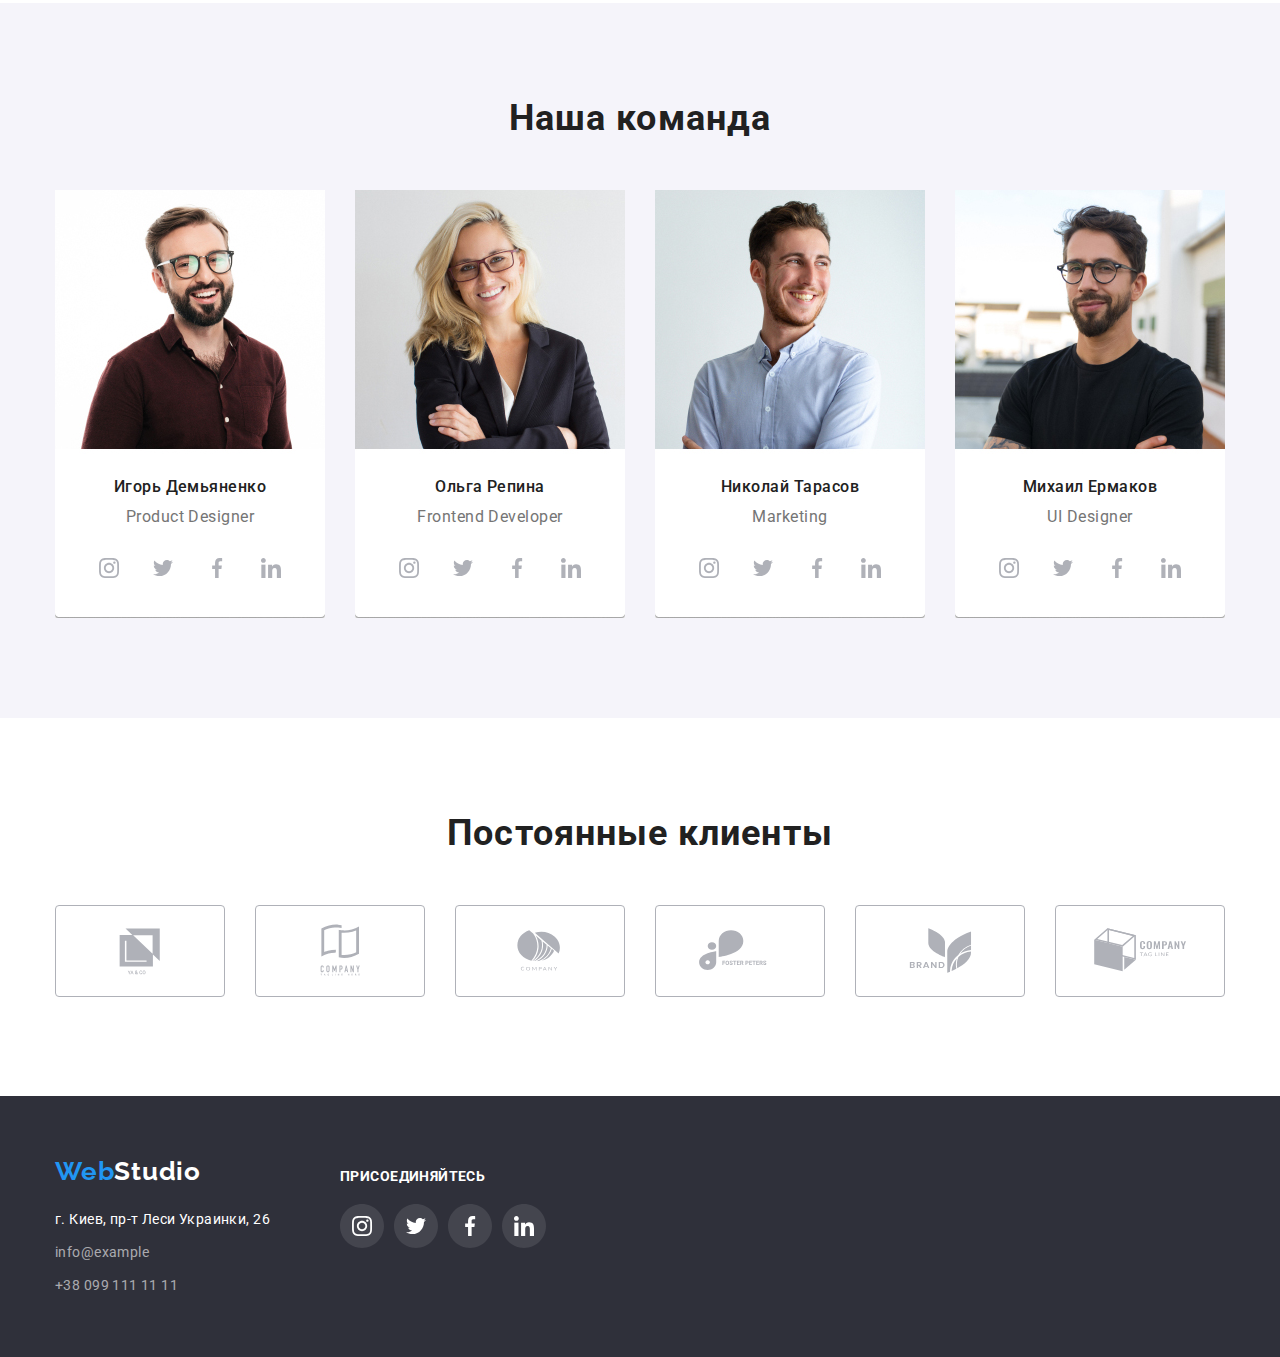
==== commit 977743fc: "initial commit" ====
--- a/index.html
+++ b/index.html
@@ -123,29 +123,38 @@
                         </div>
 
                         <ul class="commad-icon-ul">
-                            <li>
-                                <svg class="command-icon svg9">
-                                    <use href="./images/icons.svg#icon-Insta"></use>
-                                </svg>
-                            </li>
-
-                            <li>
-                                <svg class="command-icon svg10">
-                                    <use href="./images/icons.svg#icon-Twit"></use>
-                                </svg>
-                            </li>
-
-                            <li>
-                                <svg class="command-icon svg11">
-                                    <use href="./images/icons.svg#icon-Face"></use>
-                                </svg>
-                            </li>
-
-                            <li>
-                                <svg class="command-icon svg12">
-                                    <use href="./images/icons.svg#icon-In"></use>
-                                </svg>
-                            </li>
+                            <a href="#">
+                                <li>
+                                    <svg class="command-icon svg9">
+                                        <use href="./images/icons.svg#icon-Insta"></use>
+                                    </svg>
+                                </li>
+                            </a>
+
+                            <a href="#">
+                                <li>
+                                    <svg class="command-icon svg10">
+                                        <use href="./images/icons.svg#icon-Twit"></use>
+                                    </svg>
+                                </li>
+                            </a>
+
+                            <a href="#">
+                                <li>
+                                    <svg class="command-icon svg11">
+                                        <use href="./images/icons.svg#icon-Face"></use>
+                                    </svg>
+                                </li>
+                            </a>
+
+                            <a href="#">
+                                <li>
+                                    <svg class="command-icon svg12">
+                                        <use href="./images/icons.svg#icon-In"></use>
+                                    </svg>
+                                </li>
+                            </a>
+                            
                         </ul>
 
                     <li class="li9">
@@ -156,29 +165,38 @@
                         </div>
 
                         <ul class="commad-icon-ul">
-                            <li>
-                                <svg class="command-icon svg9">
-                                    <use href="./images/icons.svg#icon-Insta"></use>
-                                </svg>
-                            </li>
-
-                            <li>
-                                <svg class="command-icon svg10">
-                                    <use href="./images/icons.svg#icon-Twit"></use>
-                                </svg>
-                            </li>
-
-                            <li>
-                                <svg class="command-icon svg11">
-                                    <use href="./images/icons.svg#icon-Face"></use>
-                                </svg>
-                            </li>
-
-                            <li>
-                                <svg class="command-icon svg12">
-                                    <use href="./images/icons.svg#icon-In"></use>
-                                </svg>
-                            </li>
+                            <a href="#">
+                                <li>
+                                    <svg class="command-icon svg9">
+                                        <use href="./images/icons.svg#icon-Insta"></use>
+                                    </svg>
+                                </li>
+                            </a>
+
+                            <a href="#">
+                                <li>
+                                    <svg class="command-icon svg10">
+                                        <use href="./images/icons.svg#icon-Twit"></use>
+                                    </svg>
+                                </li>
+                            </a>
+
+                            <a href="#">
+                                <li>
+                                    <svg class="command-icon svg11">
+                                        <use href="./images/icons.svg#icon-Face"></use>
+                                    </svg>
+                                </li>
+                            </a>
+
+                            <a href="#">
+                                <li>
+                                    <svg class="command-icon svg12">
+                                        <use href="./images/icons.svg#icon-In"></use>
+                                    </svg>
+                                </li>
+                            </a>
+                            
                         </ul>
                     </li>
 
@@ -190,29 +208,38 @@
                         </div>
 
                         <ul class="commad-icon-ul">
-                            <li>
-                                <svg class="command-icon svg9">
-                                    <use href="./images/icons.svg#icon-Insta"></use>
-                                </svg>
-                            </li>
-
-                            <li>
-                                <svg class="command-icon svg10">
-                                    <use href="./images/icons.svg#icon-Twit"></use>
-                                </svg>
-                            </li>
-
-                            <li>
-                                <svg class="command-icon svg11">
-                                    <use href="./images/icons.svg#icon-Face"></use>
-                                </svg>
-                            </li>
-
-                            <li>
-                                <svg class="command-icon svg12">
-                                    <use href="./images/icons.svg#icon-In"></use>
-                                </svg>
-                            </li>
+                            <a href="#">
+                                <li>
+                                    <svg class="command-icon svg9">
+                                        <use href="./images/icons.svg#icon-Insta"></use>
+                                    </svg>
+                                </li>
+                            </a>
+
+                            <a href="#">
+                                <li>
+                                    <svg class="command-icon svg10">
+                                        <use href="./images/icons.svg#icon-Twit"></use>
+                                    </svg>
+                                </li>
+                            </a>
+
+                            <a href="#">
+                                <li>
+                                    <svg class="command-icon svg11">
+                                        <use href="./images/icons.svg#icon-Face"></use>
+                                    </svg>
+                                </li>
+                            </a>
+
+                            <a href="#">
+                                <li>
+                                    <svg class="command-icon svg12">
+                                        <use href="./images/icons.svg#icon-In"></use>
+                                    </svg>
+                                </li>
+                            </a>
+                            
                         </ul>
                     </li>
 
@@ -224,29 +251,38 @@
                         </div>
 
                         <ul class="commad-icon-ul">
-                            <li>
-                                <svg class="command-icon svg9">
-                                    <use href="./images/icons.svg#icon-Insta"></use>
-                                </svg>
-                            </li>
-
-                            <li>
-                                <svg class="command-icon svg10">
-                                    <use href="./images/icons.svg#icon-Twit"></use>
-                                </svg>
-                            </li>
-
-                            <li>
-                                <svg class="command-icon svg11">
-                                    <use href="./images/icons.svg#icon-Face"></use>
-                                </svg>
-                            </li>
-
-                            <li>
-                                <svg class="command-icon svg12">
-                                    <use href="./images/icons.svg#icon-In"></use>
-                                </svg>
-                            </li>
+                            <a href="#">
+                                <li>
+                                    <svg class="command-icon svg9">
+                                        <use href="./images/icons.svg#icon-Insta"></use>
+                                    </svg>
+                                </li>
+                            </a>
+
+                            <a href="#">
+                                <li>
+                                    <svg class="command-icon svg10">
+                                        <use href="./images/icons.svg#icon-Twit"></use>
+                                    </svg>
+                                </li>
+                            </a>
+
+                            <a href="#">
+                                <li>
+                                    <svg class="command-icon svg11">
+                                        <use href="./images/icons.svg#icon-Face"></use>
+                                    </svg>
+                                </li>
+                            </a>
+
+                            <a href="#">
+                                <li>
+                                    <svg class="command-icon svg12">
+                                        <use href="./images/icons.svg#icon-In"></use>
+                                    </svg>
+                                </li>
+                            </a>
+                            
                         </ul>
                     </li>
                 </ul>
@@ -259,39 +295,51 @@
 
             <ul class="client-section">
                 <li>
-                    <svg class="clients">
-                        <use href="./images/icons.svg#icon-Client-1"></use>
-                    </svg>
-                </li>
-
-                <li>
-                    <svg class="clients svg1">
-                        <use href="./images/icons.svg#icon-Client-2"></use>
-                      </svg>
-                </li>
-
-                <li>
-                    <svg class="clients svg2">
-                        <use href="./images/icons.svg#icon-Client-3"></use>
-                      </svg>
-                </li>
-
-                <li>
-                    <svg class="clients svg3">
-                        <use href="./images/icons.svg#icon-Client-4"></use>
-                      </svg>
-                </li>
-
-                <li>
-                    <svg class="clients svg4">
-                        <use href="./images/icons.svg#icon-Client-5"></use>
-                      </svg>
-                </li>
-
-                <li>
-                    <svg class="clients svg5" width="170" height="92" viewBox="0 0 170 92">
-                        <use href="./images/icons.svg#icon-Client-6"></use>
-                      </svg>
+                    <a href="#">
+                        <svg class="clients">
+                            <use href="./images/icons.svg#icon-Client-1"></use>
+                        </svg>
+                    </a>
+                </li>
+
+                <li>
+                    <a href="#">
+                        <svg class="clients svg1">
+                            <use href="./images/icons.svg#icon-Client-2"></use>
+                        </svg>
+                    </a>
+                </li>
+
+                <li>
+                    <a href="#">
+                        <svg class="clients svg2">
+                            <use href="./images/icons.svg#icon-Client-3"></use>
+                        </svg>
+                    </a>
+                </li>
+
+                <li>
+                    <a href="#">
+                        <svg class="clients svg3">
+                            <use href="./images/icons.svg#icon-Client-4"></use>
+                        </svg>
+                    </a>
+                </li>
+
+                <li>
+                    <a href="#">
+                        <svg class="clients svg4">
+                            <use href="./images/icons.svg#icon-Client-5"></use>
+                        </svg>
+                    </a>
+                </li>
+
+                <li>
+                    <a href="#">
+                        <svg class="clients svg5" width="170" height="92" viewBox="0 0 170 92">
+                            <use href="./images/icons.svg#icon-Client-6"></use>
+                        </svg>
+                    </a>
                 </li>
             </ul>
 
--- a/css/style.css
+++ b/css/style.css
@@ -72,6 +72,10 @@
 .contact-icon-2 {
     width: 10px;
     height: 16px;
+}
+
+.contact-icon-1:hover {
+    fill: #2196F3;
 }
 
 .contact a {
@@ -254,12 +258,14 @@
     margin-bottom: 16px;
 }
 
+.name-prof h3 {
+    margin-bottom: 10px;
+}
+
 .command-icon {
     width: 44px;
     height: 44px;
     margin-top: -145px;
-
-    cursor: pointer;
 }
 
 .svg9 {
@@ -339,7 +345,7 @@
     padding-bottom: 94px;
 }
 
-.main-section-9 h3{
+.name-project {
     margin: 0;
     width: 353px;
     margin-top: -95px;
@@ -347,10 +353,8 @@
     padding-right: 0px;
 }
 
-.main-section-9 p {
-    margin: 0;
-    width: 322px;
-    padding-left: 24px;
+.name-project p {
+    margin-top: 4px;
 }
 
 .main-section-10 {
@@ -373,8 +377,6 @@
     height: 92px;
     border: 1px solid #AFB1B8;
     border-radius: 4px;
-
-    cursor: pointer;
 }
 
 
@@ -419,8 +421,6 @@
 .footer-svg {
     width: 44px;
     height: 44px;
-
-    cursor: pointer;
 }
 
 .svg6 , .svg7 , .svg8 {
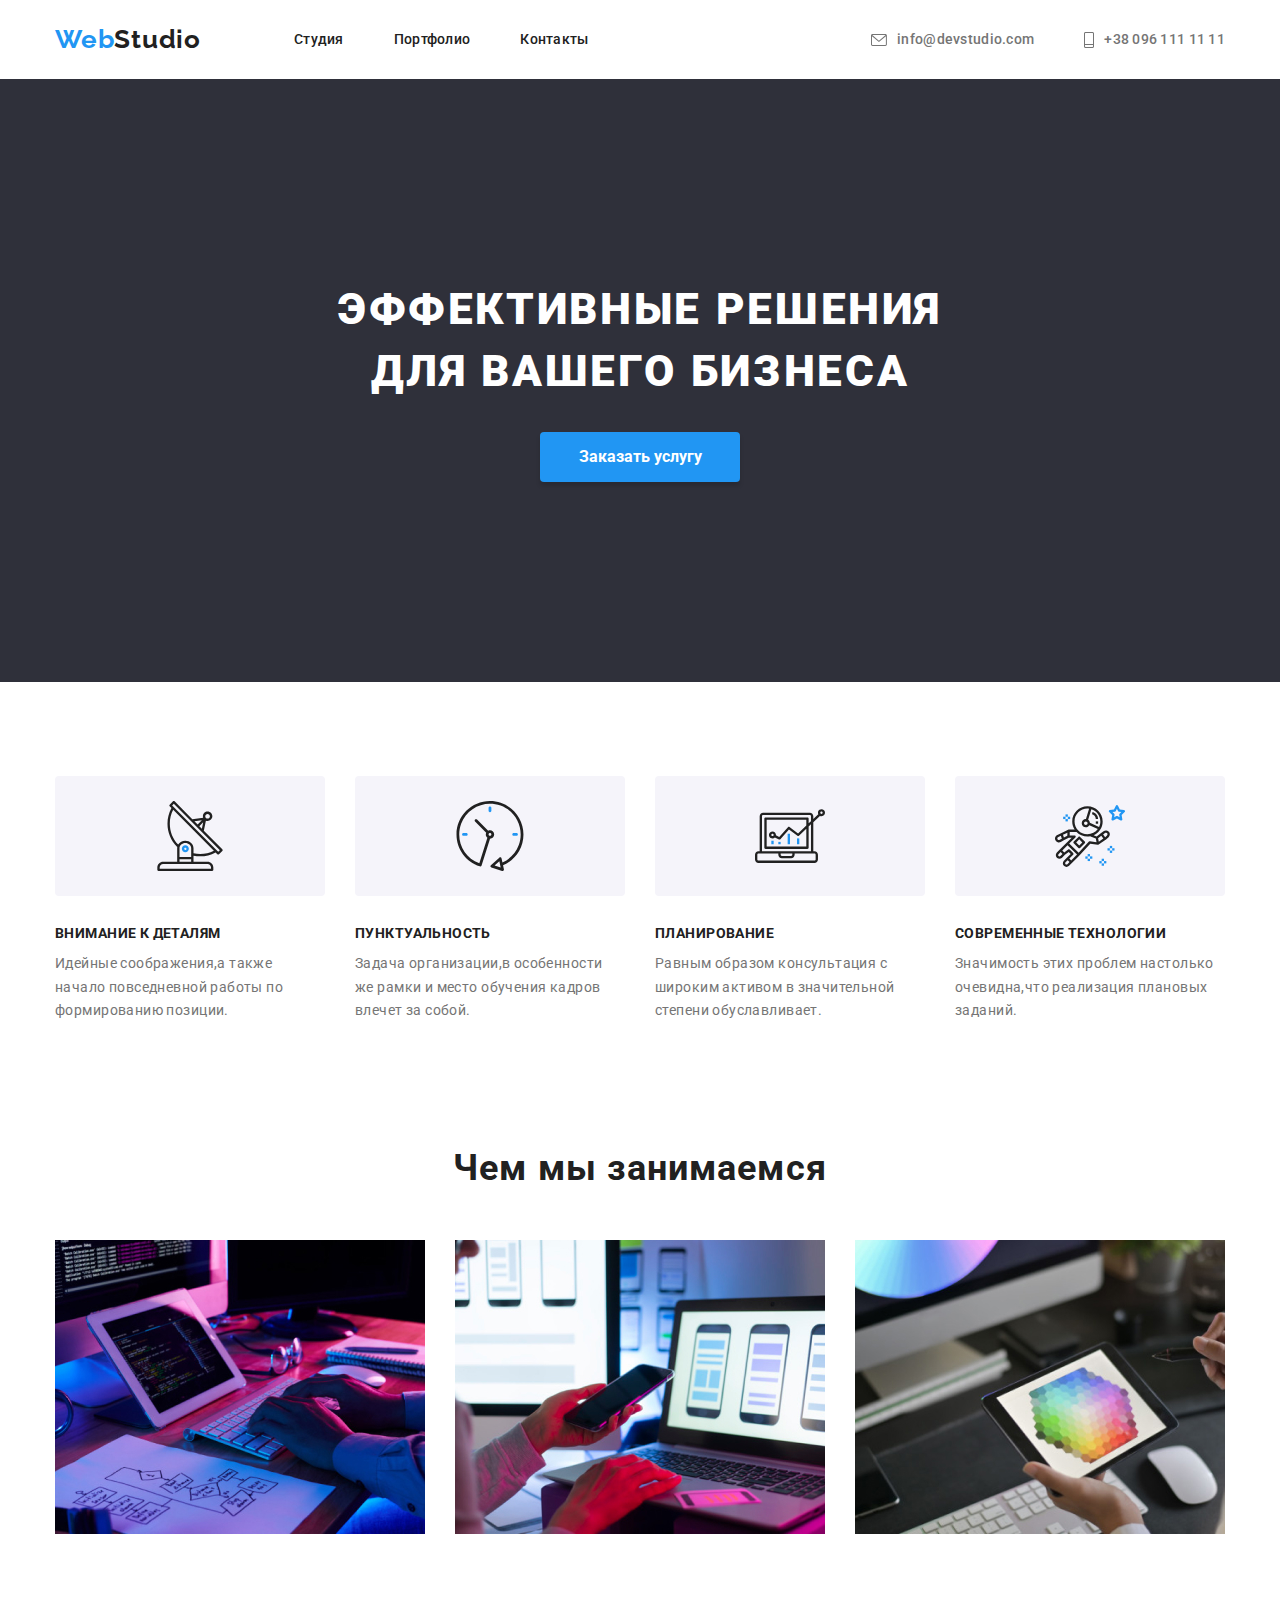
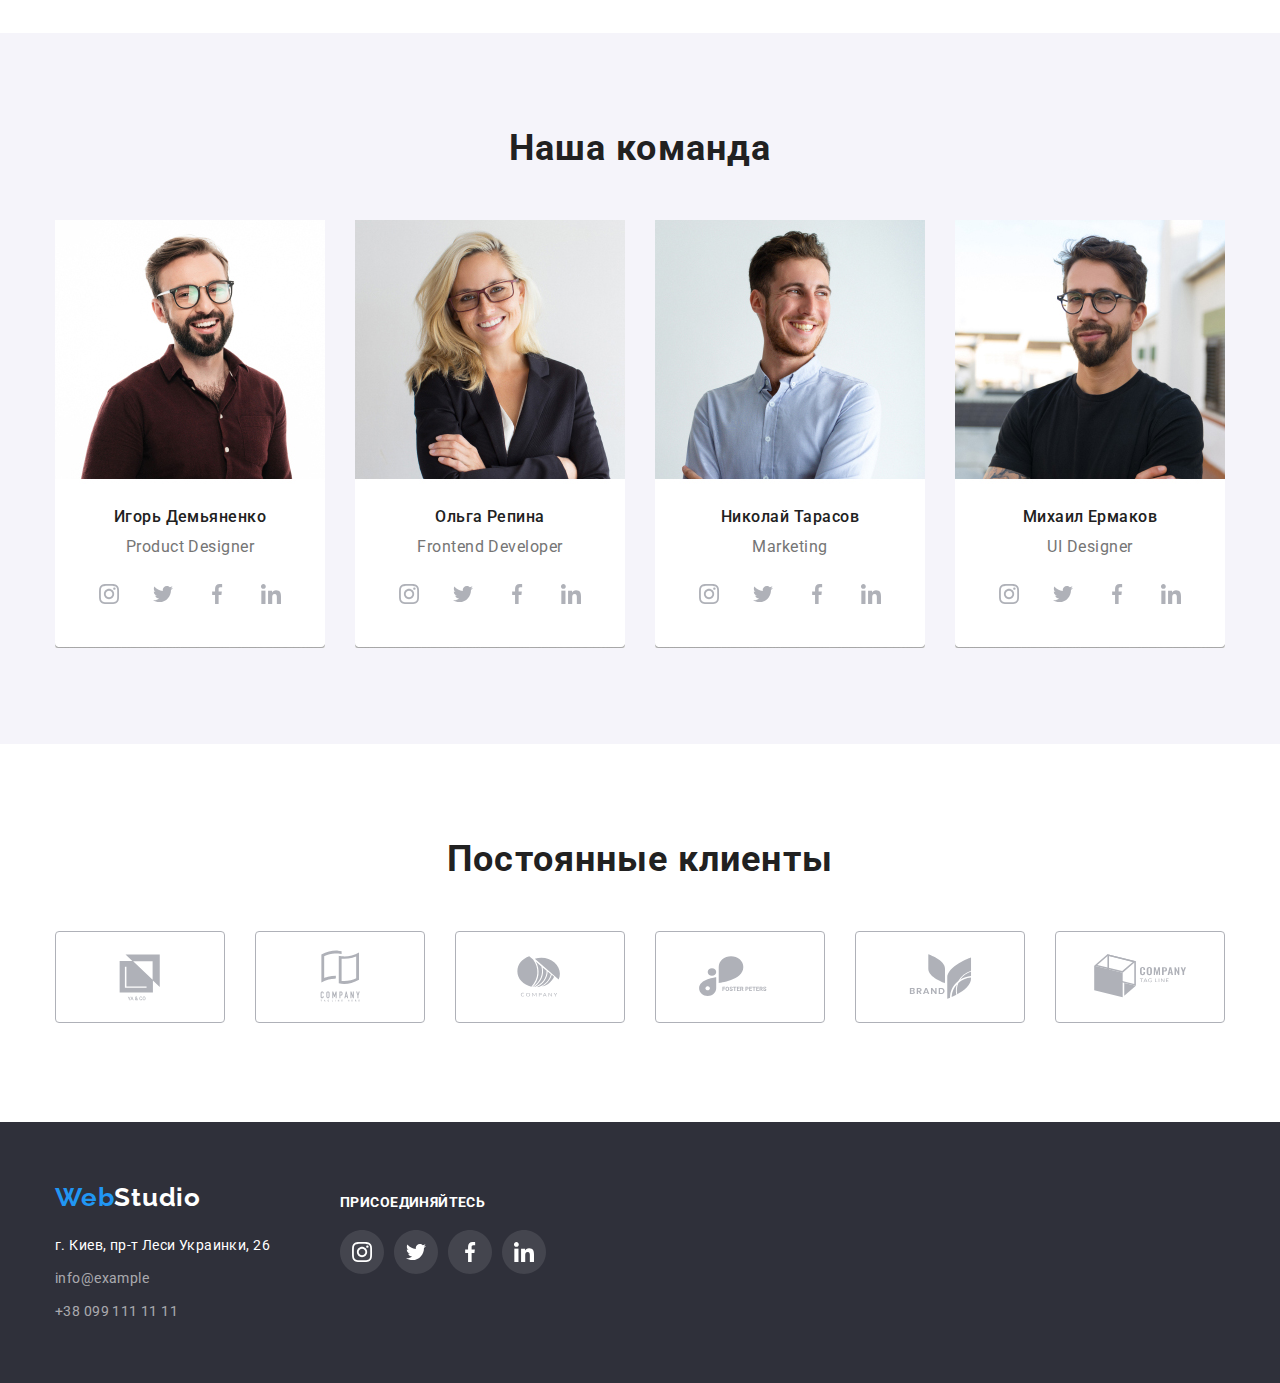
==== commit 61371a15: "initial commit" ====
--- a/index.html
+++ b/index.html
@@ -18,7 +18,7 @@
             <a class="logo-link" href="./index.html" lang="en">Web<span class="accentlogo">Studio</span></a>
             <nav>
                 <ul>
-                    <li><a href="#" class="link-inline">Студия</a> </li>
+                    <li><a href="./index.html" class="link-inline">Студия</a></li>
                     <li><a href="./portfolio.html" class="link-inline a1">Портфолио</a></li>
                     <li><a href="#" class="link-inline a2">Контакты</a></li>
                 </ul>
@@ -48,50 +48,52 @@
         </section>
 
         <section class="main-section-2">
-            <div class="container">
-                <div class="container-2">
-                    <div class="container-sect-1">
-                        <svg class="container2-svg">
-                            <use href="./images/icons.svg#icon-Tarelka"></use>
-                        </svg>
-                    </div>
-
-                    <div class="container-sect-2">
-                        <svg class="container2-svg">
-                            <use href="./images/icons.svg#icon-Chasi"></use>
-                        </svg>
-                    </div>
-
-                    <div class="container-sect-3">
-                        <svg class="container2-svg">
-                            <use href="./images/icons.svg#icon-comp"></use>
-                        </svg>
-                    </div>
-
-                    <div class="container-sect-4">
-                        <svg class="container2-svg">
-                            <use href="./images/icons.svg#icon-astronaut-1"></use>
-                        </svg>
-                    </div>
-                </div>
-
+            <div class="container">                   
                 <ul>
                     <li class="li1">
+
+                        <div class="container-sect-1">
+                            <svg class="container2-svg">
+                                <use href="./images/icons.svg#icon-Tarelka"></use>
+                            </svg>
+                        </div>
+
                         <h3 class="main-zag">Внимание к деталям</h3>
                         <p class="main-par">Идейные соображения,а также <br> начало повседневной работы по <br> формированию позиции.</p>
                     </li>
 
                     <li class="li2">
+
+                        <div class="container-sect-2">
+                            <svg class="container2-svg">
+                                <use href="./images/icons.svg#icon-Chasi"></use>
+                            </svg>
+                        </div>
+                        
                         <h3 class="main-zag">Пунктуальность</h3>
                         <p class="main-par">Задача организации,в особенности <br> же рамки и место обучения кадров <br> влечет за собой.</p>
                     </li>
 
                     <li class="li3">
+
+                        <div class="container-sect-3">
+                            <svg class="container2-svg">
+                                <use href="./images/icons.svg#icon-comp"></use>
+                            </svg>
+                        </div>
+
                         <h3 class="main-zag">Планирование</h3>
                         <p class="main-par">Равным образом консультация с <br> широким активом в значительной <br> степени обуславливает.</p>
                     </li>
 
                     <li class="li4">
+
+                        <div class="container-sect-4">
+                            <svg class="container2-svg">
+                                <use href="./images/icons.svg#icon-astronaut-1"></use>
+                            </svg>
+                        </div>
+
                         <h3 class="main-zag">Современные технологии</h3>
                         <p class="main-par">Значимость этих проблем настолько <br> очевидна,что реализация плановых <br> заданий.
                         </p>
@@ -123,38 +125,38 @@
                         </div>
 
                         <ul class="commad-icon-ul">
-                            <a href="#">
-                                <li>
+                            <li>
+                                <a href="#">
                                     <svg class="command-icon svg9">
                                         <use href="./images/icons.svg#icon-Insta"></use>
                                     </svg>
-                                </li>
-                            </a>
-
-                            <a href="#">
-                                <li>
+                                </a>
+                            </li>
+
+
+                            <li>
+                                <a href="#">
                                     <svg class="command-icon svg10">
                                         <use href="./images/icons.svg#icon-Twit"></use>
                                     </svg>
-                                </li>
-                            </a>
-
-                            <a href="#">
-                                <li>
+                                </a>
+                            </li>
+
+                            <li>
+                                <a href="#">
                                     <svg class="command-icon svg11">
                                         <use href="./images/icons.svg#icon-Face"></use>
                                     </svg>
-                                </li>
-                            </a>
-
-                            <a href="#">
-                                <li>
+                                </a>
+                            </li>
+                            
+                            <li>
+                                <a href="#">
                                     <svg class="command-icon svg12">
                                         <use href="./images/icons.svg#icon-In"></use>
                                     </svg>
-                                </li>
-                            </a>
-                            
+                                </a>
+                            </li>
                         </ul>
 
                     <li class="li9">
@@ -165,38 +167,38 @@
                         </div>
 
                         <ul class="commad-icon-ul">
-                            <a href="#">
-                                <li>
+                            <li>
+                                <a href="#">
                                     <svg class="command-icon svg9">
                                         <use href="./images/icons.svg#icon-Insta"></use>
                                     </svg>
-                                </li>
-                            </a>
-
-                            <a href="#">
-                                <li>
+                                </a>
+                            </li>
+
+
+                            <li>
+                                <a href="#">
                                     <svg class="command-icon svg10">
                                         <use href="./images/icons.svg#icon-Twit"></use>
                                     </svg>
-                                </li>
-                            </a>
-
-                            <a href="#">
-                                <li>
+                                </a>
+                            </li>
+
+                            <li>
+                                <a href="#">
                                     <svg class="command-icon svg11">
                                         <use href="./images/icons.svg#icon-Face"></use>
                                     </svg>
-                                </li>
-                            </a>
-
-                            <a href="#">
-                                <li>
+                                </a>
+                            </li>
+                            
+                            <li>
+                                <a href="#">
                                     <svg class="command-icon svg12">
                                         <use href="./images/icons.svg#icon-In"></use>
                                     </svg>
-                                </li>
-                            </a>
-                            
+                                </a>
+                            </li>
                         </ul>
                     </li>
 
@@ -208,38 +210,38 @@
                         </div>
 
                         <ul class="commad-icon-ul">
-                            <a href="#">
-                                <li>
+                            <li>
+                                <a href="#">
                                     <svg class="command-icon svg9">
                                         <use href="./images/icons.svg#icon-Insta"></use>
                                     </svg>
-                                </li>
-                            </a>
-
-                            <a href="#">
-                                <li>
+                                </a>
+                            </li>
+
+
+                            <li>
+                                <a href="#">
                                     <svg class="command-icon svg10">
                                         <use href="./images/icons.svg#icon-Twit"></use>
                                     </svg>
-                                </li>
-                            </a>
-
-                            <a href="#">
-                                <li>
+                                </a>
+                            </li>
+
+                            <li>
+                                <a href="#">
                                     <svg class="command-icon svg11">
                                         <use href="./images/icons.svg#icon-Face"></use>
                                     </svg>
-                                </li>
-                            </a>
-
-                            <a href="#">
-                                <li>
+                                </a>
+                            </li>
+                            
+                            <li>
+                                <a href="#">
                                     <svg class="command-icon svg12">
                                         <use href="./images/icons.svg#icon-In"></use>
                                     </svg>
-                                </li>
-                            </a>
-                            
+                                </a>
+                            </li>
                         </ul>
                     </li>
 
@@ -251,38 +253,38 @@
                         </div>
 
                         <ul class="commad-icon-ul">
-                            <a href="#">
-                                <li>
+                            <li>
+                                <a href="#">
                                     <svg class="command-icon svg9">
                                         <use href="./images/icons.svg#icon-Insta"></use>
                                     </svg>
-                                </li>
-                            </a>
-
-                            <a href="#">
-                                <li>
+                                </a>
+                            </li>
+
+
+                            <li>
+                                <a href="#">
                                     <svg class="command-icon svg10">
                                         <use href="./images/icons.svg#icon-Twit"></use>
                                     </svg>
-                                </li>
-                            </a>
-
-                            <a href="#">
-                                <li>
+                                </a>
+                            </li>
+
+                            <li>
+                                <a href="#">
                                     <svg class="command-icon svg11">
                                         <use href="./images/icons.svg#icon-Face"></use>
                                     </svg>
-                                </li>
-                            </a>
-
-                            <a href="#">
-                                <li>
+                                </a>
+                            </li>
+                            
+                            <li>
+                                <a href="#">
                                     <svg class="command-icon svg12">
                                         <use href="./images/icons.svg#icon-In"></use>
                                     </svg>
-                                </li>
-                            </a>
-                            
+                                </a>
+                            </li>
                         </ul>
                     </li>
                 </ul>
--- a/css/style.css
+++ b/css/style.css
@@ -64,17 +64,25 @@
     margin-right: 10px;
 }
 
-.contact-icon-1 {
+.link-inline2 .contact-icon-1 {
     width: 16px;
     height: 12px;
-}
-
-.contact-icon-2 {
+    fill: #757575;
+}
+
+.link-inline2 .contact-icon-2 {
     width: 10px;
     height: 16px;
-}
-
-.contact-icon-1:hover {
+    fill: #757575;
+}
+
+.link-inline2:hover .contact-icon-1 ,
+.link-inline2:focus .contact-icon-1 {
+    fill: #2196F3;
+}
+
+.link-inline2:hover .contact-icon-2 ,
+.link-inline2:focus .contact-icon-2 {
     fill: #2196F3;
 }
 
@@ -99,11 +107,6 @@
     margin-bottom: 30px;
 }
 
-.container-2 div {
-    flex-direction: column;
-    columns: 4;
-}
-
 .container-sect-1 {
     width: 270px;
     height: 120px;
@@ -120,7 +123,6 @@
     height: 120px;
     background: #F5F4FA;
     border-radius: 4px;
-    margin-left: 30px;
 
     display: inline-flex;
     justify-content: center;
@@ -132,7 +134,6 @@
     height: 120px;
     background: #F5F4FA;
     border-radius: 4px;
-    margin-left: 30px;
 
     display: inline-flex;
     justify-content: center;
@@ -144,7 +145,6 @@
     height: 120px;
     background: #F5F4FA;
     border-radius: 4px;
-    margin-left: 30px;
 
     display: inline-flex;
     justify-content: center;
@@ -205,6 +205,10 @@
     margin-left: 30px;
 }
 
+.main-section-2 div {
+    margin-bottom: 30px;
+}
+
 .main-section-3 {
     display: flex;
     background-color: #FFFFFF;
@@ -235,12 +239,13 @@
 .main-section-4 h2 {
     margin: 0;
     text-align: center;
+    margin-bottom: 50px;
 }
 
 .main-section-4 ul {
     display: flex;
     margin: 0;
-    margin-top: 50px;
+    
 }
 
 .li9 , .li10 , .li11{
@@ -262,10 +267,18 @@
     margin-bottom: 10px;
 }
 
-.command-icon {
+.commad-icon-ul a .command-icon {
     width: 44px;
     height: 44px;
-    margin-top: -145px;
+}
+
+.commad-icon-ul a .command-icon {
+    fill: #FFFFFF;
+}
+
+.commad-icon-ul a .command-icon:hover,
+.commad-icon-ul a .command-icon:focus {
+    fill: #2196F3;
 }
 
 .svg9 {
@@ -357,6 +370,11 @@
     margin-top: 4px;
 }
 
+.li18:hover img , .li19:hover img , .li20:hover img , .li21:hover img  , .li22:hover img , .li23:hover img , .li24:hover img , .li25:hover img , .li26:hover img ,
+.li18:focus img , .li19:focus img , .li20:focus img , .li21:focus img  , .li22:focus img , .li23:focus img , .li24:focus img , .li25:focus img , .li26:focus img {
+    box-shadow: 0px 1px 1px rgba(0, 0, 0, 0.12), 0px 4px 4px rgba(0, 0, 0, 0.06), 1px 4px 6px rgba(0, 0, 0, 0.16);
+}
+
 .main-section-10 {
     padding-top: 94px;
     padding-bottom: 94px;
@@ -372,10 +390,18 @@
 }
 
 
-.clients {
+.client-section a .clients {
     width: 170px;
     height: 92px;
+    fill: #AFB1B8;
     border: 1px solid #AFB1B8;
+    border-radius: 4px;
+}
+
+.client-section a .clients:hover ,
+.client-section a .clients:focus {
+    fill: #2196F3;
+    border: 1px solid #2196F3;
     border-radius: 4px;
 }
 
@@ -418,9 +444,18 @@
     margin-bottom: 20px;
 }
 
-.footer-svg {
+footer a .footer-svg {
     width: 44px;
     height: 44px;
+}
+
+.footer-svg {
+    fill: rgba(255, 255, 255, 0.1);
+}
+
+footer a .footer-svg:hover ,
+footer a .footer-svg:focus {
+    fill: #2196F3;
 }
 
 .svg6 , .svg7 , .svg8 {
@@ -568,6 +603,8 @@
 .button2:hover,
 .button2:focus {
     background: #2196F3;
+    color: #FFFFFF;
+    box-shadow: 0px 3px 1px rgba(0, 0, 0, 0.1), 0px 1px 2px rgba(0, 0, 0, 0.08), 0px 2px 2px rgba(0, 0, 0, 0.12);
 }
 
 .main-zag {
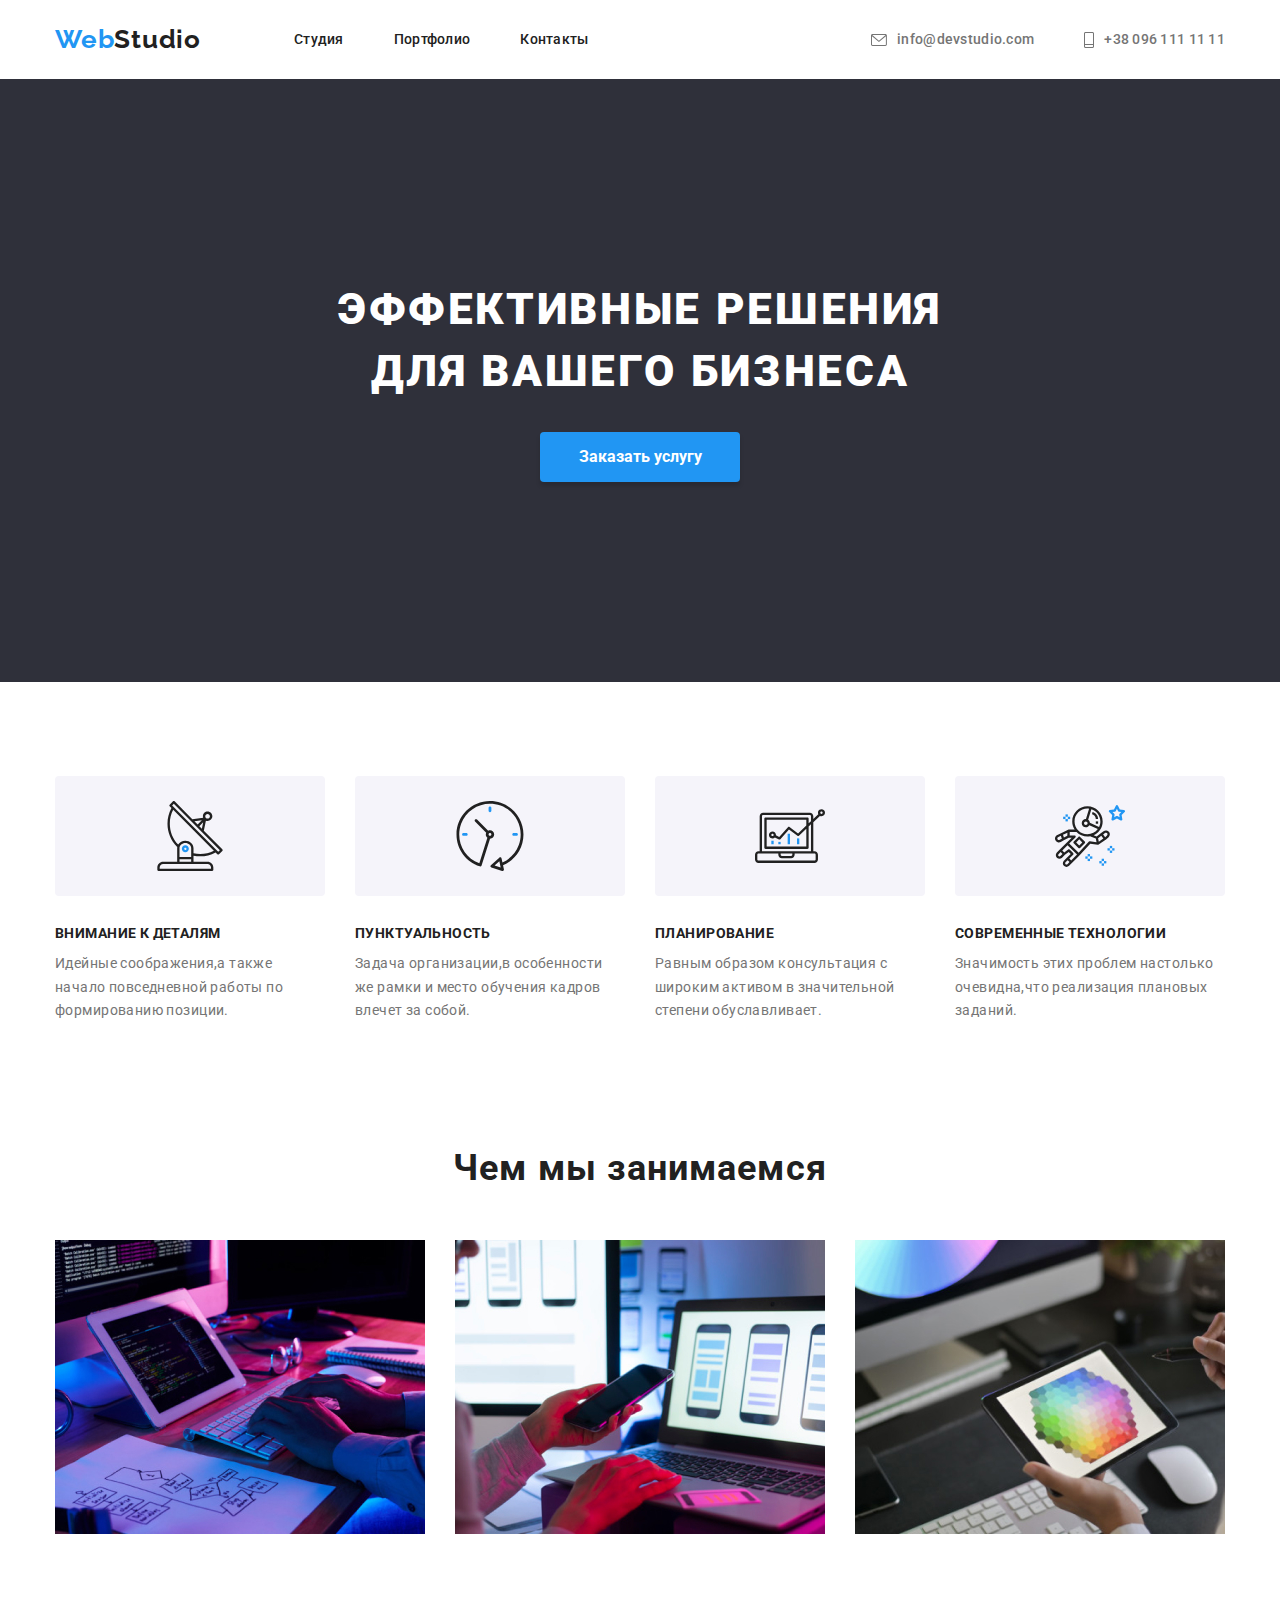
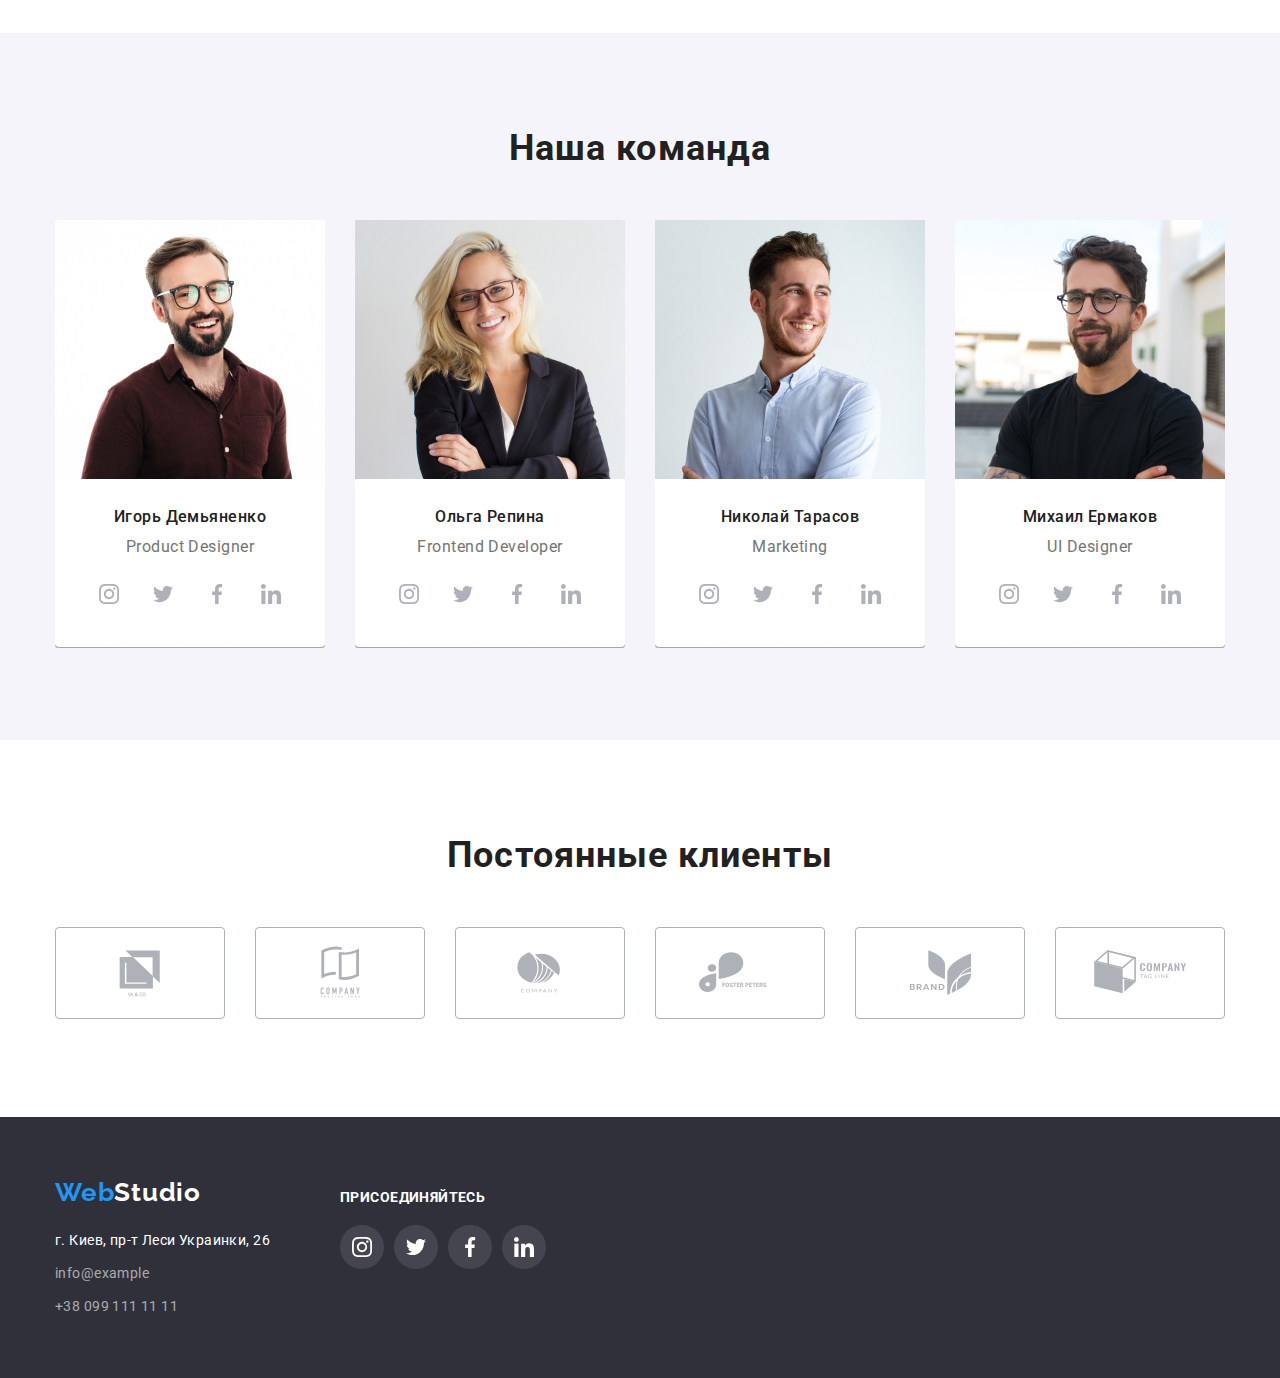
==== commit fde57ed3: "initial commit" ====
--- a/index.html
+++ b/index.html
@@ -126,7 +126,7 @@
 
                         <ul class="commad-icon-ul">
                             <li>
-                                <a href="#">
+                                <a class="a4" href="#">
                                     <svg class="command-icon svg9">
                                         <use href="./images/icons.svg#icon-Insta"></use>
                                     </svg>
@@ -135,7 +135,7 @@
 
 
                             <li>
-                                <a href="#">
+                                <a class="a5" href="#">
                                     <svg class="command-icon svg10">
                                         <use href="./images/icons.svg#icon-Twit"></use>
                                     </svg>
@@ -143,7 +143,7 @@
                             </li>
 
                             <li>
-                                <a href="#">
+                                <a class="a6" href="#">
                                     <svg class="command-icon svg11">
                                         <use href="./images/icons.svg#icon-Face"></use>
                                     </svg>
@@ -151,7 +151,7 @@
                             </li>
                             
                             <li>
-                                <a href="#">
+                                <a class="a7" href="#">
                                     <svg class="command-icon svg12">
                                         <use href="./images/icons.svg#icon-In"></use>
                                     </svg>
@@ -168,7 +168,7 @@
 
                         <ul class="commad-icon-ul">
                             <li>
-                                <a href="#">
+                                <a class="a4" href="#">
                                     <svg class="command-icon svg9">
                                         <use href="./images/icons.svg#icon-Insta"></use>
                                     </svg>
@@ -177,7 +177,7 @@
 
 
                             <li>
-                                <a href="#">
+                                <a class="a5" href="#">
                                     <svg class="command-icon svg10">
                                         <use href="./images/icons.svg#icon-Twit"></use>
                                     </svg>
@@ -185,7 +185,7 @@
                             </li>
 
                             <li>
-                                <a href="#">
+                                <a class="a6" href="#">
                                     <svg class="command-icon svg11">
                                         <use href="./images/icons.svg#icon-Face"></use>
                                     </svg>
@@ -193,7 +193,7 @@
                             </li>
                             
                             <li>
-                                <a href="#">
+                                <a class="a7" href="#">
                                     <svg class="command-icon svg12">
                                         <use href="./images/icons.svg#icon-In"></use>
                                     </svg>
@@ -211,7 +211,7 @@
 
                         <ul class="commad-icon-ul">
                             <li>
-                                <a href="#">
+                                <a class="a4" href="#">
                                     <svg class="command-icon svg9">
                                         <use href="./images/icons.svg#icon-Insta"></use>
                                     </svg>
@@ -220,7 +220,7 @@
 
 
                             <li>
-                                <a href="#">
+                                <a class="a5" href="#">
                                     <svg class="command-icon svg10">
                                         <use href="./images/icons.svg#icon-Twit"></use>
                                     </svg>
@@ -228,7 +228,7 @@
                             </li>
 
                             <li>
-                                <a href="#">
+                                <a class="a6" href="#">
                                     <svg class="command-icon svg11">
                                         <use href="./images/icons.svg#icon-Face"></use>
                                     </svg>
@@ -236,7 +236,7 @@
                             </li>
                             
                             <li>
-                                <a href="#">
+                                <a class="a7" href="#">
                                     <svg class="command-icon svg12">
                                         <use href="./images/icons.svg#icon-In"></use>
                                     </svg>
@@ -254,7 +254,7 @@
 
                         <ul class="commad-icon-ul">
                             <li>
-                                <a href="#">
+                                <a class="a4" href="#">
                                     <svg class="command-icon svg9">
                                         <use href="./images/icons.svg#icon-Insta"></use>
                                     </svg>
@@ -263,7 +263,7 @@
 
 
                             <li>
-                                <a href="#">
+                                <a class="a5" href="#">
                                     <svg class="command-icon svg10">
                                         <use href="./images/icons.svg#icon-Twit"></use>
                                     </svg>
@@ -271,7 +271,7 @@
                             </li>
 
                             <li>
-                                <a href="#">
+                                <a class="a6" href="#">
                                     <svg class="command-icon svg11">
                                         <use href="./images/icons.svg#icon-Face"></use>
                                     </svg>
@@ -279,7 +279,7 @@
                             </li>
                             
                             <li>
-                                <a href="#">
+                                <a class="a7" href="#">
                                     <svg class="command-icon svg12">
                                         <use href="./images/icons.svg#icon-In"></use>
                                     </svg>
--- a/css/style.css
+++ b/css/style.css
@@ -268,27 +268,38 @@
 }
 
 .commad-icon-ul a .command-icon {
-    width: 44px;
-    height: 44px;
+    width: 20px;
+    height: 20px;
+}
+
+.commad-icon-ul a{
+    display: flex;
+    background-color: #FFFFFF;
+    border: none;
+    border-radius: 50%;
+    padding: 12px;
+}
+
+.a4 {
+    margin-left: 32px;
+}
+
+.a5 , .a6 , .a7 {
+    margin-left: 10px;
 }
 
 .commad-icon-ul a .command-icon {
-    fill: #FFFFFF;
+    fill: #afb1b8;
 }
 
 .commad-icon-ul a .command-icon:hover,
 .commad-icon-ul a .command-icon:focus {
-    fill: #2196F3;
-}
-
-.svg9 {
-    margin-left: 32px;
-}
-
-
-
-.svg10 , .svg11 , .svg12 {
-    margin-left: 10px;
+    fill: #FFFFFF;
+}
+
+.commad-icon-ul a:hover,
+.commad-icon-ul a:focus {
+    background-color: #2196F3;
 }
 
 .main-section-5 {
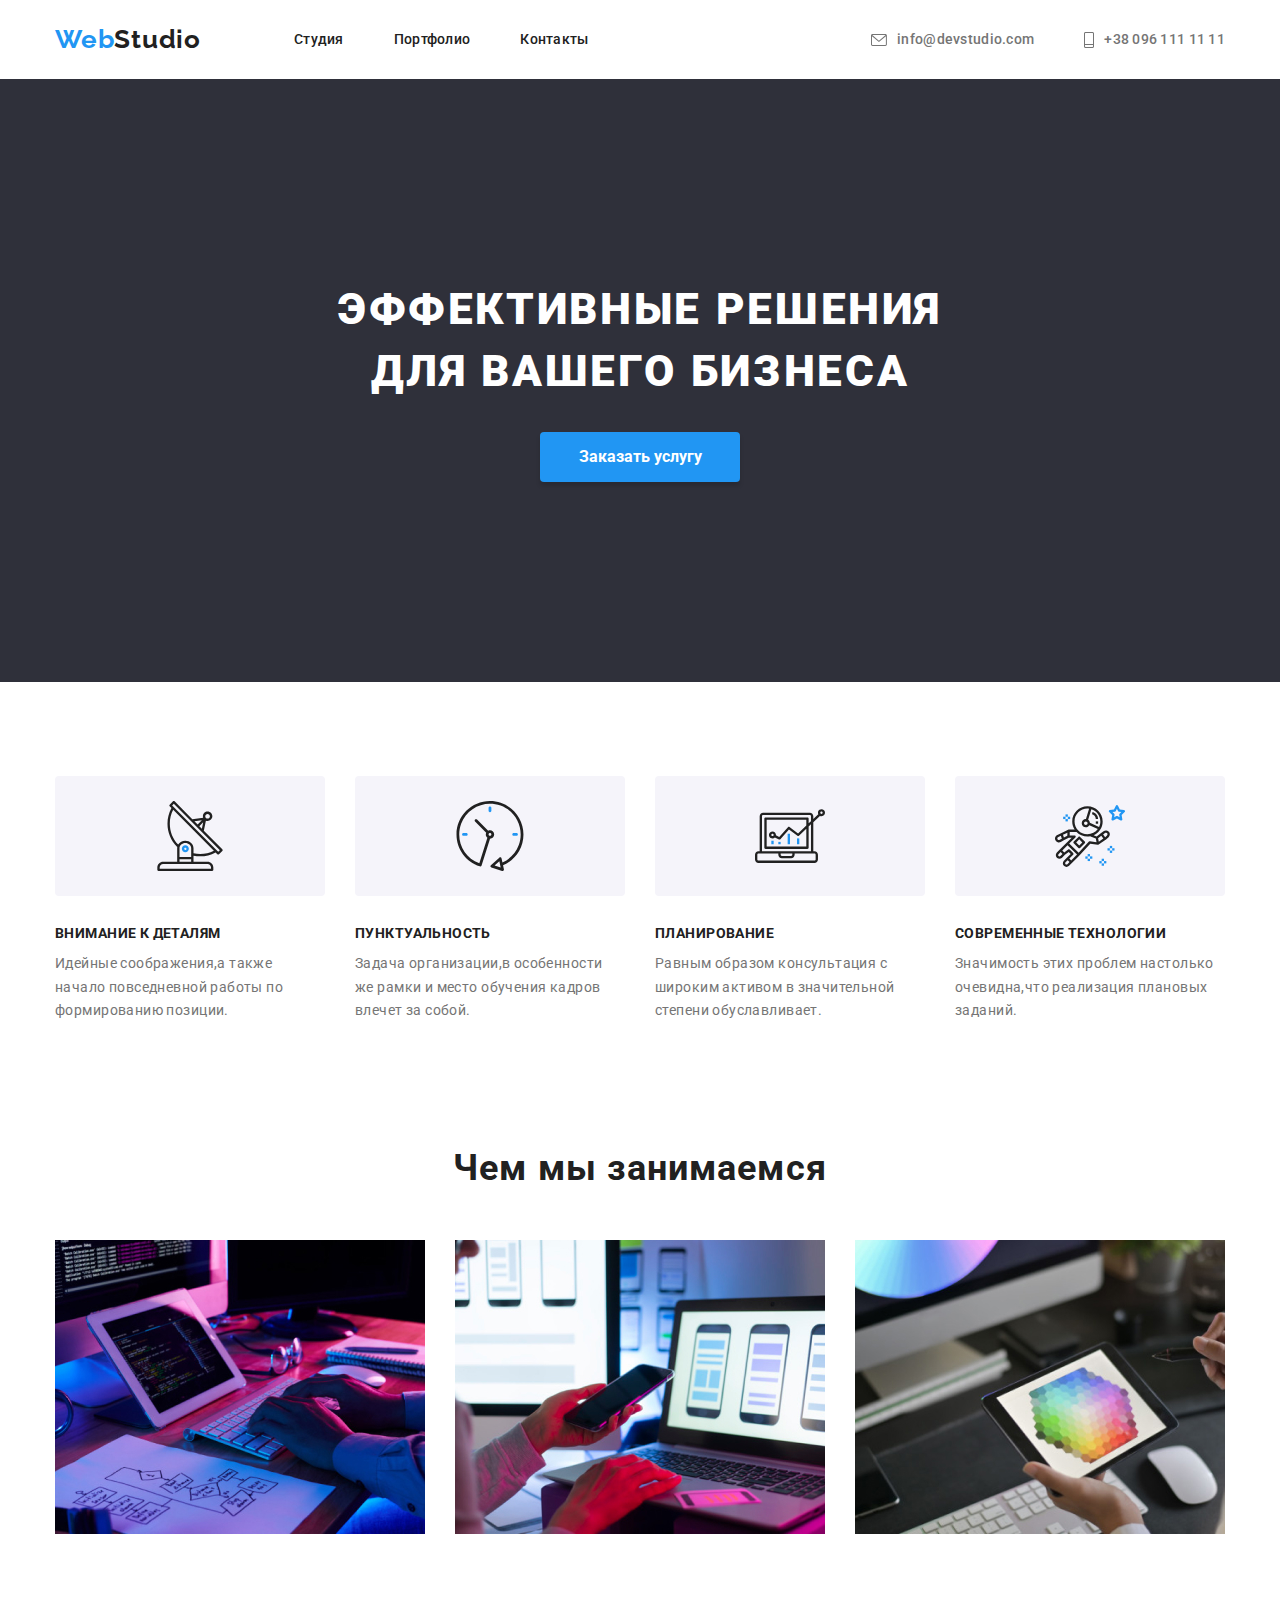
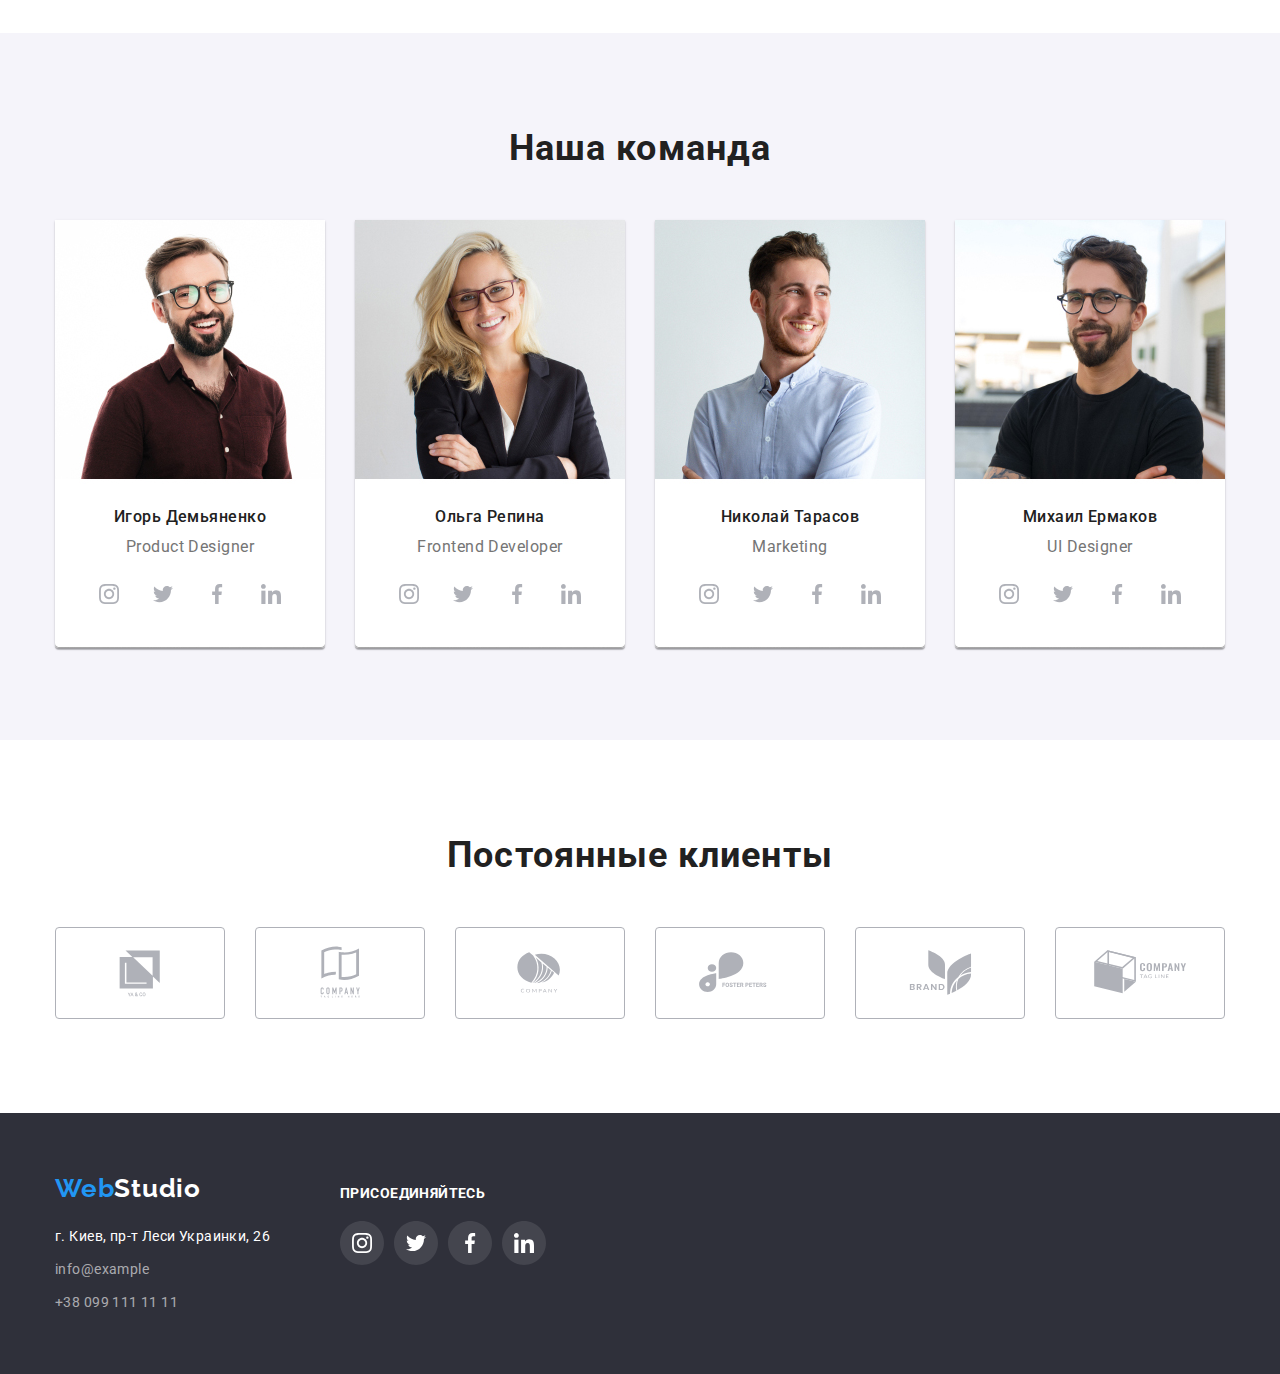
==== commit 46db34b6: "initial commit" ====
--- a/index.html
+++ b/index.html
@@ -297,48 +297,48 @@
 
             <ul class="client-section">
                 <li>
-                    <a href="#">
-                        <svg class="clients">
+                    <a class="a8" href="#">
+                        <svg class="clients svg1">
                             <use href="./images/icons.svg#icon-Client-1"></use>
                         </svg>
                     </a>
                 </li>
 
                 <li>
-                    <a href="#">
-                        <svg class="clients svg1">
+                    <a class="a9" href="#">
+                        <svg class="clients svg2">
                             <use href="./images/icons.svg#icon-Client-2"></use>
                         </svg>
                     </a>
                 </li>
 
                 <li>
-                    <a href="#">
-                        <svg class="clients svg2">
+                    <a class="a10" href="#">
+                        <svg class="clients svg3">
                             <use href="./images/icons.svg#icon-Client-3"></use>
                         </svg>
                     </a>
                 </li>
 
                 <li>
-                    <a href="#">
-                        <svg class="clients svg3">
+                    <a class="a11" href="#">
+                        <svg class="clients svg4">
                             <use href="./images/icons.svg#icon-Client-4"></use>
                         </svg>
                     </a>
                 </li>
 
                 <li>
-                    <a href="#">
-                        <svg class="clients svg4">
+                    <a class="a12" href="#">
+                        <svg class="clients svg5">
                             <use href="./images/icons.svg#icon-Client-5"></use>
                         </svg>
                     </a>
                 </li>
 
                 <li>
-                    <a href="#">
-                        <svg class="clients svg5" width="170" height="92" viewBox="0 0 170 92">
+                    <a class="a13" href="#">
+                        <svg>
                             <use href="./images/icons.svg#icon-Client-6"></use>
                         </svg>
                     </a>
@@ -375,7 +375,7 @@
 
                 <ul>
                     <li>
-                        <a href="https://www.instagram.com/">
+                        <a class="a14" href="#">
                             <svg class="footer-svg">
                                 <use href = "images/icons.svg#icon-Ellipse-3"></use>
                             </svg>
@@ -383,7 +383,7 @@
                     </li>
 
                     <li>
-                        <a href="https://twitter.com/?lang=ru">
+                        <a class="a15" href="#">
                             <svg class="footer-svg svg6">
                                 <use href = "images/icons.svg#icon-Ellipse-2"></use>
                             </svg>
@@ -391,7 +391,7 @@
                     </li>
 
                     <li>
-                        <a href="https://www.facebook.com/">
+                        <a class="a16" href="#">
                             <svg class="footer-svg svg7">
                                 <use href = "images/icons.svg#icon-Ellipse-1"></use>
                             </svg>
@@ -399,7 +399,7 @@
                     </li>
 
                     <li>
-                        <a href="https://www.linkedin.com/">
+                        <a class="a17" href="#">
                             <svg class="footer-svg svg8">
                                 <use href = "images/icons.svg#icon-Ellipse"></use>
                             </svg>
--- a/css/style.css
+++ b/css/style.css
@@ -248,6 +248,11 @@
     
 }
 
+.main-section-4 img {
+    box-shadow: 0px 1px 3px rgba(0, 0, 0, 0.12), 0px 1px 1px rgba(0, 0, 0, 0.14), 0px 2px 1px rgba(0, 0, 0, 0.2);
+    border-radius: 0px 0px 4px 4px;
+}
+
 .li9 , .li10 , .li11{
     margin-left: 30px;
 }
@@ -400,8 +405,8 @@
     display: flex;
 }
 
-
-.client-section a .clients {
+.client-section a {
+    display: flex;
     width: 170px;
     height: 92px;
     fill: #AFB1B8;
@@ -409,16 +414,16 @@
     border-radius: 4px;
 }
 
-.client-section a .clients:hover ,
-.client-section a .clients:focus {
+.client-section a:hover ,
+.client-section a:focus {
     fill: #2196F3;
     border: 1px solid #2196F3;
     border-radius: 4px;
 }
 
 
-.svg1 , .svg2 , .svg3 , .svg4 , .svg5 {
-    margin-left: 30px;
+.a8 , .a9 , .a10 , .a11 , .a12 {
+    margin-right: 30px;
 }
 
 footer {
@@ -455,12 +460,10 @@
     margin-bottom: 20px;
 }
 
-footer a .footer-svg {
+.footer-social-links a {
+    display: flex;
     width: 44px;
     height: 44px;
-}
-
-.footer-svg {
     fill: rgba(255, 255, 255, 0.1);
 }
 
@@ -469,7 +472,7 @@
     fill: #2196F3;
 }
 
-.svg6 , .svg7 , .svg8 {
+.a15 , .a16 , .a17 {
     margin-left: 10px;
 }
 
